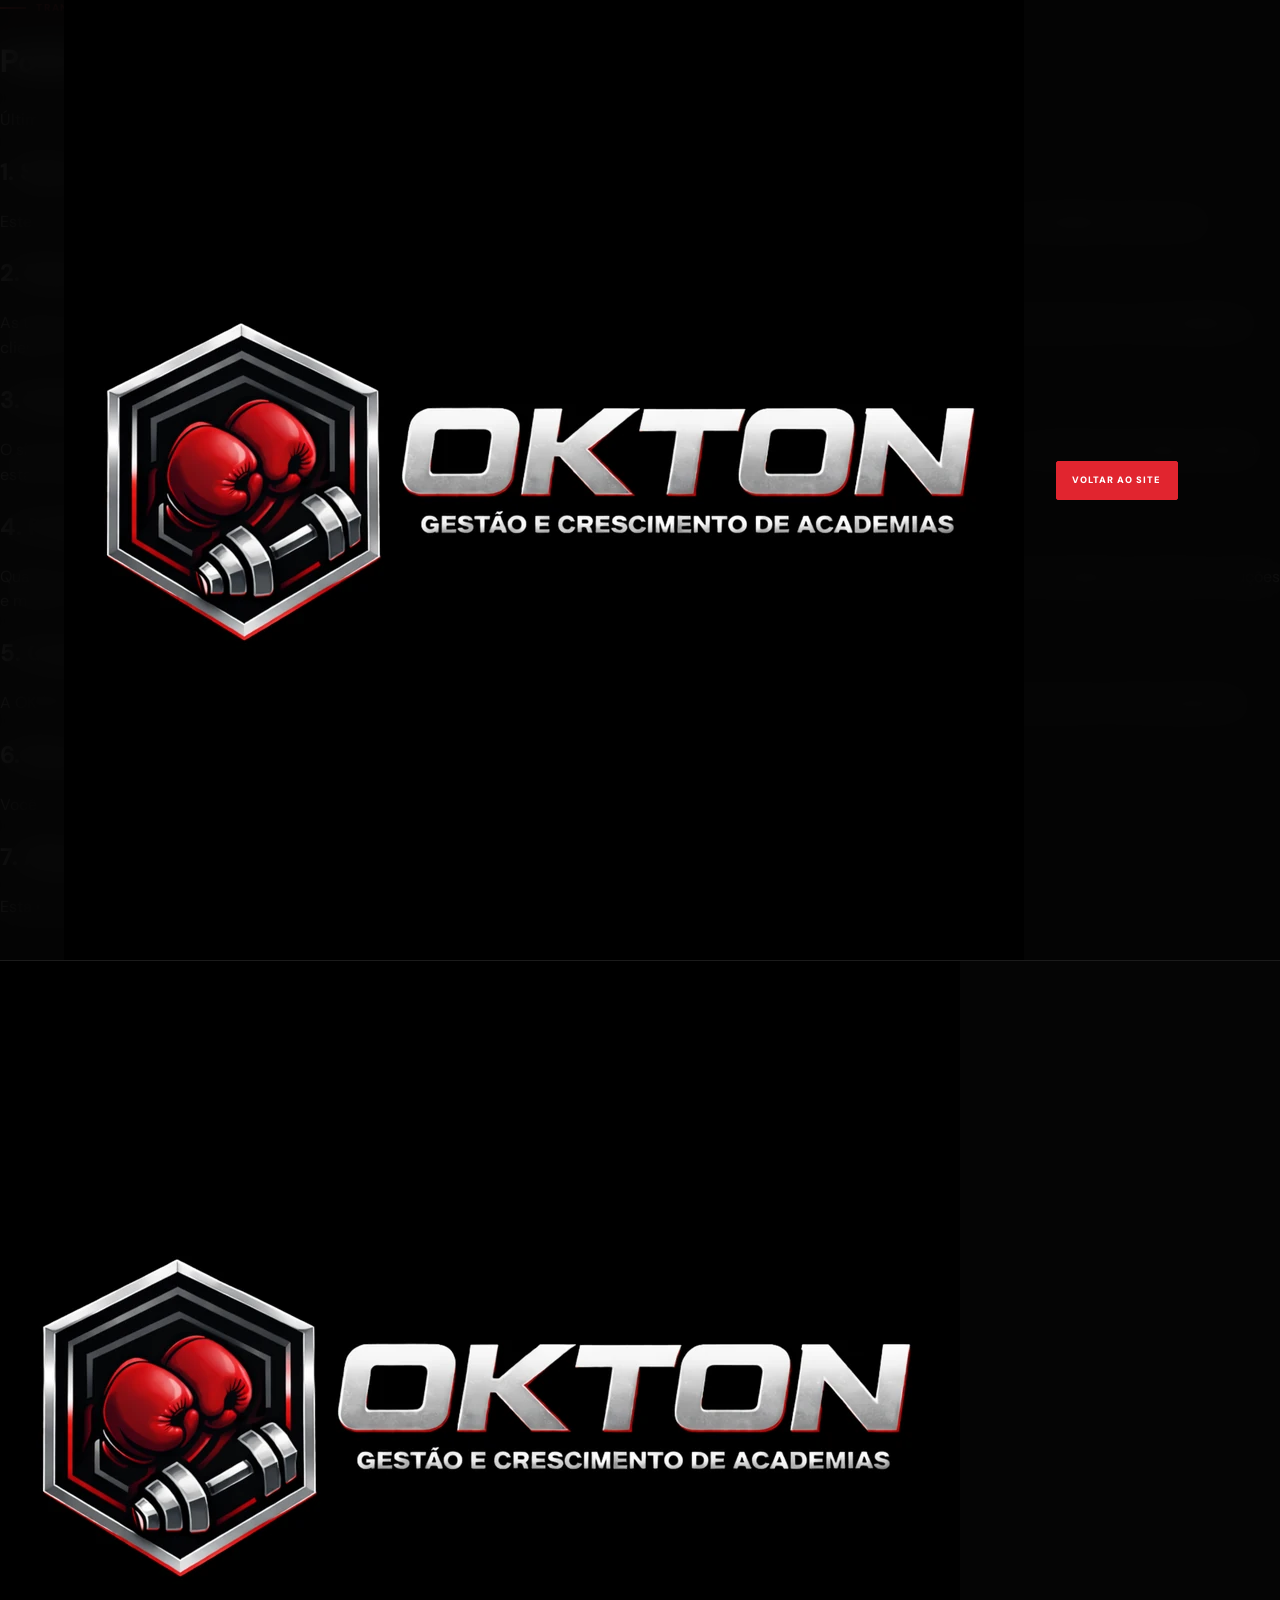
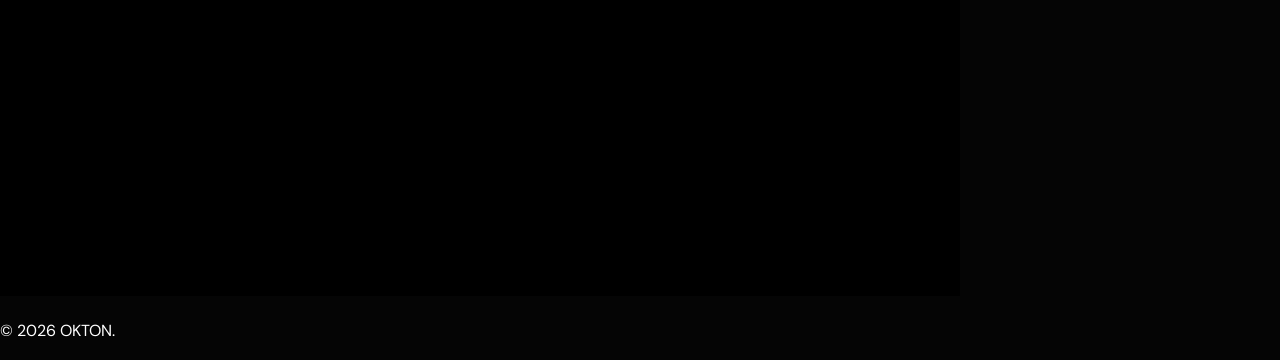
==== privacy.html @ 7a05f000 "Publica primeira versão do site institucional OKTON" ====
<!doctype html>
<html lang="pt-BR">
  <head>
    <meta charset="UTF-8" />
    <meta name="viewport" content="width=device-width, initial-scale=1.0" />
    <meta name="robots" content="noindex" />
    <title>Política de Privacidade | OKTON</title>
    <link rel="preconnect" href="https://fonts.googleapis.com" />
    <link rel="preconnect" href="https://fonts.gstatic.com" crossorigin />
    <link href="https://fonts.googleapis.com/css2?family=Barlow+Condensed:wght@700;800;900&family=DM+Sans:wght@400;500;600;700&display=swap" rel="stylesheet" />
    <link rel="stylesheet" href="styles.css" />
  </head>
  <body class="legal-page">
    <header class="site-header is-scrolled">
      <a class="brand brand-official" href="index.html" aria-label="OKTON, voltar ao site"><img src="assets/brand/logo-oficial-okton.webp" alt="OKTON — Gestão e crescimento de academias" /></a>
      <a class="button button-small" href="index.html">Voltar ao site</a>
    </header>
    <main class="legal-content">
      <p class="eyebrow"><span></span> TRANSPARÊNCIA</p>
      <h1>Política de Privacidade</h1>
      <p class="legal-update">Última atualização: 15 de julho de 2026.</p>
      <section><h2>1. Sobre este site</h2><p>Este site apresenta informações institucionais da OKTON e oferece links para canais externos, como diagnóstico, WhatsApp, Instagram e comunidade de descontos.</p></section>
      <section><h2>2. Demonstrações do produto</h2><p>As telas exibidas no site utilizam ambiente demonstrativo. Nomes, fotos, números e identificadores foram substituídos por dados fictícios para preservar a privacidade de clientes e usuários.</p></section>
      <section><h2>3. Dados informados pelo visitante</h2><p>O site institucional não possui cadastro próprio. Ao acessar o formulário de diagnóstico, WhatsApp, Instagram ou outros serviços externos, o tratamento de dados também estará sujeito às políticas dessas plataformas.</p></section>
      <section><h2>4. Finalidades</h2><p>Quando você entra em contato voluntariamente, seus dados podem ser utilizados para responder solicitações, compreender necessidades da academia, apresentar soluções e manter a comunicação relacionada à OKTON.</p></section>
      <section><h2>5. Compartilhamento</h2><p>A OKTON não comercializa dados pessoais. Informações podem ser processadas por serviços necessários à comunicação e à operação, observando os limites aplicáveis.</p></section>
      <section><h2>6. Seus direitos</h2><p>Você pode solicitar informações, correção ou exclusão de dados enviados diretamente à OKTON pelo e-mail <a href="mailto:okton.oficial@gmail.com">okton.oficial@gmail.com</a>.</p></section>
      <section><h2>7. Alterações</h2><p>Esta política poderá ser atualizada para refletir mudanças no site, nos serviços e nas obrigações aplicáveis.</p></section>
    </main>
    <footer><a class="brand brand-official" href="index.html"><img src="assets/brand/logo-oficial-okton.webp" alt="OKTON" /></a><p>© 2026 OKTON.</p></footer>
  </body>
</html>
---- styles.css ----
:root {
  --black: #050505;
  --black-2: #0a0a0b;
  --graphite: #121214;
  --graphite-2: #1a1a1d;
  --red: #e1252f;
  --red-bright: #ff3b46;
  --red-dark: #8d1118;
  --paper: #f0efeb;
  --paper-2: #dedbd3;
  --white: #ffffff;
  --muted: #98989f;
  --dark-muted: #66666b;
  --line: rgba(255, 255, 255, .13);
  --dark-line: rgba(8, 8, 10, .14);
  --display: "Barlow Condensed", Impact, sans-serif;
  --body: "DM Sans", Arial, sans-serif;
  --page: clamp(1.25rem, 5vw, 5.75rem);
}

* { box-sizing: border-box; }
html { scroll-behavior: smooth; scroll-padding-top: 80px; }
body { margin: 0; background: var(--black); color: var(--white); font-family: var(--body); line-height: 1.55; overflow-x: hidden; }
body.menu-open { overflow: hidden; }
a, button { -webkit-tap-highlight-color: transparent; }
button, input { font: inherit; }
img { max-width: 100%; display: block; }
.sr-only { position: absolute; width: 1px; height: 1px; padding: 0; margin: -1px; overflow: hidden; clip: rect(0, 0, 0, 0); white-space: nowrap; border: 0; }
.skip-link { position: fixed; left: 1rem; top: -100px; z-index: 200; padding: .75rem 1rem; background: var(--white); color: var(--black); font-weight: 800; text-decoration: none; }
.skip-link:focus { top: 1rem; }

.site-header { position: fixed; inset: 0 0 auto; z-index: 100; min-height: 78px; padding: 0 var(--page); display: flex; align-items: center; gap: 2rem; border-bottom: 1px solid transparent; transition: background .25s, border-color .25s, min-height .25s; }
.site-header.is-scrolled { min-height: 68px; background: rgba(5, 5, 5, .92); border-bottom-color: rgba(255, 255, 255, .09); backdrop-filter: blur(16px); }
.brand { display: inline-flex; align-items: center; gap: .72rem; color: var(--white); text-decoration: none; flex: 0 0 auto; }
.brand-symbol { width: 43px; height: 43px; display: grid; place-items: center; clip-path: polygon(25% 0, 75% 0, 100% 50%, 75% 100%, 25% 100%, 0 50%); background: linear-gradient(145deg, var(--red-bright), var(--red-dark)); color: var(--white); font: 900 1.05rem/.8 var(--display); letter-spacing: -.04em; filter: drop-shadow(0 0 11px rgba(225, 37, 47, .28)); }
.brand-name { font: 900 1.4rem/.78 var(--display); letter-spacing: .06em; }
.brand-name small { display: block; margin-top: .45rem; color: var(--red-bright); font: 700 .47rem/1 var(--body); letter-spacing: .18em; }
.site-header nav { display: flex; align-items: center; gap: clamp(1rem, 2vw, 2rem); margin-left: auto; }
.site-header nav a { color: #d6d6da; text-decoration: none; font-size: .66rem; font-weight: 800; letter-spacing: .12em; text-transform: uppercase; transition: color .2s; }
.site-header nav a:hover, .site-header nav a:focus-visible { color: var(--red-bright); }
.menu-toggle { display: none; width: 42px; height: 42px; padding: 10px; border: 1px solid var(--line); background: transparent; cursor: pointer; }
.menu-toggle > span:not(.sr-only) { display: block; height: 2px; margin: 5px 0; background: var(--white); transition: transform .2s, opacity .2s; }

.button { display: inline-flex; align-items: center; justify-content: center; gap: .75rem; min-height: 52px; padding: .8rem 1.35rem; border: 1px solid var(--red); border-radius: 2px; background: var(--red); color: var(--white); text-decoration: none; text-transform: uppercase; font-size: .68rem; font-weight: 900; letter-spacing: .11em; transition: transform .2s, background .2s, border-color .2s, box-shadow .2s; }
.button:hover, .button:focus-visible { transform: translateY(-2px); background: var(--red-bright); border-color: var(--red-bright); box-shadow: 0 18px 42px rgba(225, 37, 47, .24); }
.button span { font-size: .95rem; }
.button-small { min-height: 39px; padding: .55rem .95rem; font-size: .58rem; }
.button-ghost { background: rgba(255, 255, 255, .06); border-color: rgba(255, 255, 255, .22); backdrop-filter: blur(8px); }
.button-ghost:hover, .button-ghost:focus-visible { background: rgba(255, 255, 255, .13); border-color: rgba(255, 255, 255, .35); box-shadow: none; }
.button-dark { background: var(--black); border-color: var(--black); color: var(--white); }
.button-dark:hover, .button-dark:focus-visible { background: var(--red); border-color: var(--red); }

.eyebrow { margin: 0 0 1.1rem; display: flex; align-items: center; gap: .65rem; color: var(--red-bright); font-size: .62rem; font-weight: 900; letter-spacing: .17em; text-transform: uppercase; }
.eyebrow span { width: 26px; height: 2px; background: currentColor; }
.eyebrow.dark { color: var(--red); }
.hero { position: relative; min-height: 100svh; overflow: hidden; padding: 130px var(--page) 85px; display: grid; grid-template-columns: minmax(0, 1.25fr) minmax(360px, .75fr); align-items: center; gap: clamp(3rem, 6vw, 7rem); background: var(--black) url("assets/okton-hero.webp") 68% center/cover no-repeat; }
.hero-backdrop { position: absolute; inset: 0; background: linear-gradient(90deg, rgba(2, 2, 2, .99) 0%, rgba(2, 2, 2, .88) 38%, rgba(2, 2, 2, .42) 66%, rgba(2, 2, 2, .3) 100%), linear-gradient(0deg, var(--black) 0%, transparent 22%); }
.hero-grid { position: absolute; inset: 0; opacity: .18; background-image: linear-gradient(rgba(255,255,255,.06) 1px, transparent 1px), linear-gradient(90deg, rgba(255,255,255,.06) 1px, transparent 1px); background-size: 78px 78px; mask-image: linear-gradient(90deg, #000, transparent 65%); }
.hero-content { position: relative; z-index: 2; max-width: 850px; }
.hero h1 { max-width: 850px; margin: 0; font: 900 clamp(4.3rem, 7.6vw, 8rem)/.79 var(--display); letter-spacing: -.045em; text-transform: uppercase; }
.hero h1 em, .section-heading h2 em, .method h2 em, .about h2 em, .final-cta h2 em { color: var(--red-bright); font-style: normal; }
.hero-lead { max-width: 660px; margin: 1.65rem 0 0; color: #d1d1d6; font-size: clamp(.93rem, 1.25vw, 1.08rem); }
.hero-actions { display: flex; flex-wrap: wrap; gap: .75rem; margin-top: 1.75rem; }
.hero-note { margin-top: 2.4rem; padding-left: 1rem; border-left: 2px solid var(--red); display: grid; gap: .15rem; }
.hero-note strong { font: 800 1rem var(--display); text-transform: uppercase; letter-spacing: .03em; }
.hero-note span { color: var(--muted); font-size: .7rem; }
.hero-system { position: relative; z-index: 2; align-self: center; min-height: 510px; padding: 1.15rem; border: 1px solid rgba(255,255,255,.18); background: linear-gradient(160deg, rgba(24,24,27,.92), rgba(8,8,9,.78)); box-shadow: 0 35px 90px rgba(0,0,0,.52); backdrop-filter: blur(16px); transform: perspective(1000px) rotateY(-3deg) rotateX(1deg); }
.hero-system::before { content: ""; position: absolute; inset: 12px; border: 1px solid rgba(225,37,47,.22); pointer-events: none; }
.system-head { position: relative; z-index: 2; display: grid; grid-template-columns: 40px 1fr auto; align-items: center; gap: .75rem; padding: .75rem; border-bottom: 1px solid var(--line); }
.system-head .system-logo { width: 36px; height: 36px; display: grid; place-items: center; background: var(--red); font: 900 .9rem var(--display); clip-path: polygon(25% 0,75% 0,100% 50%,75% 100%,25% 100%,0 50%); }
.system-head strong, .system-head small { display: block; }
.system-head strong { font: 800 .9rem var(--display); text-transform: uppercase; }
.system-head small { color: var(--muted); font-size: .52rem; }
.system-head i { width: 7px; height: 7px; border-radius: 50%; background: #45dc82; box-shadow: 0 0 12px rgba(69,220,130,.8); }
.system-status { position: relative; z-index: 2; display: grid; gap: .5rem; margin: 1rem .75rem; }
.system-status span { padding: .7rem .75rem; display: flex; align-items: center; gap: .65rem; border: 1px solid rgba(255,255,255,.08); background: rgba(255,255,255,.035); color: #b7b7bd; font-size: .62rem; text-transform: uppercase; letter-spacing: .08em; }
.system-status b { color: var(--red-bright); font: 900 .72rem var(--display); }
.system-radar { position: relative; z-index: 2; width: 210px; height: 210px; margin: 1.25rem auto; border: 1px solid rgba(225,37,47,.36); border-radius: 50%; display: grid; place-items: center; background: radial-gradient(circle, rgba(225,37,47,.18), transparent 62%); }
.system-radar::before, .system-radar::after, .system-radar span { content: ""; position: absolute; border: 1px solid rgba(255,255,255,.09); border-radius: 50%; }
.system-radar::before { inset: 25px; }
.system-radar::after { inset: 54px; }
.system-radar span:nth-child(1) { inset: 78px; background: var(--red); border-color: var(--red); box-shadow: 0 0 22px rgba(225,37,47,.6); }
.system-radar span:nth-child(2) { width: 6px; height: 6px; left: 38px; top: 77px; background: var(--white); }
.system-radar span:nth-child(3) { width: 7px; height: 7px; right: 45px; bottom: 52px; background: var(--red-bright); border-color: var(--red-bright); }
.system-radar b { position: relative; z-index: 2; font: 900 1rem var(--display); letter-spacing: .14em; }
.system-footer { position: relative; z-index: 2; display: flex; justify-content: space-between; gap: 1rem; padding: .8rem; border-top: 1px solid var(--line); text-transform: uppercase; }
.system-footer span { color: var(--muted); font-size: .51rem; letter-spacing: .1em; }
.system-footer strong { color: var(--red-bright); font-size: .52rem; letter-spacing: .08em; }
.scroll-cue { position: absolute; z-index: 3; left: var(--page); bottom: 1.3rem; display: flex; align-items: center; gap: .8rem; color: #77777d; text-decoration: none; font-size: .48rem; font-weight: 800; letter-spacing: .17em; }
.scroll-cue i { width: 62px; height: 1px; background: linear-gradient(90deg, var(--red), transparent); }

.impact-strip { padding: 1.25rem var(--page); display: flex; align-items: center; justify-content: center; gap: clamp(1.25rem, 4vw, 4.5rem); border-block: 1px solid var(--line); background: var(--black-2); color: #c7c7cc; font: 800 clamp(.72rem, 1vw, .9rem) var(--display); letter-spacing: .11em; }
.impact-strip i { width: 6px; height: 6px; background: var(--red); transform: rotate(45deg); }

.section { position: relative; padding: clamp(5.5rem, 9vw, 9rem) var(--page); }
.section-index { position: absolute; top: 2rem; left: var(--page); color: #8f8f94; font-size: .52rem; font-weight: 800; letter-spacing: .13em; text-transform: uppercase; }
.manifesto { display: grid; grid-template-columns: 1.15fr .85fr; gap: clamp(2.5rem, 7vw, 8rem); background: var(--paper); color: var(--black); }
.manifesto h2, .method h2, .about h2, .client-section h2, .faq h2 { margin: 0; font: 900 clamp(3.6rem, 6vw, 6.4rem)/.82 var(--display); letter-spacing: -.04em; text-transform: uppercase; }
.manifesto h2 em { color: var(--red); font-style: normal; }
.manifesto-body { align-self: end; max-width: 610px; padding-bottom: .45rem; color: #4e4e53; font-size: .9rem; }
.manifesto-body > p:first-child { margin-top: 0; }
.manifesto-body .callout { margin: 1.6rem 0 0; padding: 1rem 0 1rem 1.1rem; border-left: 3px solid var(--red); color: var(--black); font-weight: 700; }
.pain-grid { grid-column: 1 / -1; margin-top: 1rem; display: grid; grid-template-columns: repeat(3, 1fr); border-top: 1px solid var(--dark-line); }
.pain-grid article { min-height: 230px; padding: 1.6rem 1.5rem 1rem 0; border-right: 1px solid var(--dark-line); }
.pain-grid article:not(:first-child) { padding-left: 1.5rem; }
.pain-grid article:last-child { border-right: 0; }
.pain-grid span { color: var(--red); font: 900 1rem var(--display); }
.pain-grid h3 { max-width: 260px; margin: 3.5rem 0 .6rem; font: 800 1.85rem/.95 var(--display); text-transform: uppercase; }
.pain-grid p { max-width: 290px; margin: 0; color: var(--dark-muted); font-size: .75rem; }

.dark-section { background: var(--black); color: var(--white); }
.section-heading { display: flex; align-items: end; justify-content: space-between; gap: 3rem; }
.section-heading h2 { max-width: 960px; margin: 0; font: 900 clamp(3.7rem, 6.5vw, 7rem)/.8 var(--display); letter-spacing: -.04em; text-transform: uppercase; }
.section-heading > p { max-width: 420px; margin: 0 0 .5rem; color: var(--muted); font-size: .78rem; }
.solution-list { margin-top: 5rem; border-top: 1px solid var(--line); }
.solution { position: relative; min-height: 245px; display: grid; grid-template-columns: 90px 1fr 1fr; align-items: center; gap: 2rem; padding: 2rem 0; border-bottom: 1px solid var(--line); overflow: hidden; transition: background .25s, padding .25s; }
.solution:hover { padding-inline: 1.1rem; background: linear-gradient(90deg, rgba(225,37,47,.1), transparent 68%); }
.solution-number { color: var(--red-bright); font: 900 1.25rem var(--display); }
.solution-title span { color: var(--red-bright); font-size: .52rem; font-weight: 900; letter-spacing: .15em; }
.solution-title h3 { max-width: 560px; margin: .55rem 0 0; font: 800 clamp(2rem, 3.6vw, 4rem)/.86 var(--display); text-transform: uppercase; }
.solution > p { position: relative; z-index: 2; max-width: 470px; color: #99999f; font-size: .78rem; }
.solution-mark { position: absolute; right: 0; color: rgba(255,255,255,.025); font: 900 9rem/.8 var(--display); letter-spacing: -.04em; pointer-events: none; }
.product-stage { margin-top: clamp(6rem, 10vw, 10rem); display: grid; grid-template-columns: .72fr 1.28fr; gap: clamp(2.5rem, 6vw, 6rem); align-items: center; }
.product-copy h2 { max-width: 570px; margin: 0; font: 900 clamp(3rem, 4.7vw, 5rem)/.84 var(--display); text-transform: uppercase; letter-spacing: -.035em; }
.product-copy > p:not(.eyebrow) { max-width: 500px; color: var(--muted); font-size: .78rem; }
.product-tabs { margin-top: 2rem; display: flex; flex-wrap: wrap; gap: .45rem; }
.product-tab { min-height: 40px; padding: .55rem .9rem; border: 1px solid var(--line); background: transparent; color: #a7a7ad; cursor: pointer; text-transform: uppercase; font-size: .57rem; font-weight: 900; letter-spacing: .11em; }
.product-tab:hover, .product-tab.is-active { border-color: var(--red); background: var(--red); color: var(--white); }
.product-screen { min-height: 520px; padding: 1.15rem; border: 1px solid rgba(255,255,255,.17); background: radial-gradient(circle at 88% 8%, rgba(225,37,47,.16), transparent 32%), #0e0e10; box-shadow: 0 30px 70px rgba(0,0,0,.36); }
.screen-top { display: flex; justify-content: space-between; padding: .65rem .75rem 1rem; border-bottom: 1px solid var(--line); font-size: .49rem; font-weight: 900; letter-spacing: .13em; }
.screen-brand { color: #d8d8dc; }
.screen-live { color: #55db82; }
.screen-panel { display: none; padding: 1.4rem .75rem .4rem; animation: panel-in .28s ease; }
.screen-panel.is-active { display: block; }
.panel-title { display: flex; justify-content: space-between; align-items: end; margin-bottom: 1.3rem; }
.panel-title span { color: var(--muted); font-size: .58rem; text-transform: uppercase; letter-spacing: .1em; }
.panel-title strong { color: var(--red-bright); font: 900 1.1rem var(--display); letter-spacing: .08em; }
.rank-row { min-height: 82px; padding: .8rem; display: grid; grid-template-columns: 32px 34px 1fr auto; align-items: center; gap: .7rem; border-bottom: 1px solid rgba(2�mv����k�w��E�͙�ɴ��Ʌ�ͱ�ѕd�������Ʌ�ͥѥ��聽�����䀸�́��͔���Ʌ�͙�ɴ���́��͔��(��̵ɕ��䀹ɕٕ����̵٥ͥ����쁽����������Ʌ�͙�ɴ��Ʌ�ͱ�ѕd�����)���Ʌ��́���������쁙ɽ��쁽����������Ʌ�͙�ɴ��Ʌ�ͱ�ѕd������Ѽ�쁽����������Ʌ�͙�ɴ��Ʌ�ͱ�ѕd������((������������쁉����ɽչ��مȠ������Ȥ쁍�����مȠ����������(�������������ͥє������ȁ쁉����ɽչ��ɝ���԰԰԰��ؤ��(����������ѕ�Ё쁵��ݥ�Ѡ������쁵�ɝ�������Ѽ���������������ĸ��ɕ���ɕ���(����������ѕ�Ё�ā쁵�ɝ����쁙���������������ɕ�����ܰ��ɕ������مȠ����������ѕ�е�Ʌ�͙�ɴ�����ɍ�͔쁱��ѕȵ�������耴��ѕ���(�����������є�쁍�����مȠ����ɬ���ѕ��쁙��еͥ�耸�ɕ���(����������ѕ�Ё͕�ѥ������������ĸ�ɕ���쁉�ɑ�ȵѽ������ͽ����مȠ����ɬ��������(����������ѕ�Ё͕�ѥ��陥��е��������쁵�ɝ���ѽ���ɕ���(����������ѕ�Ё�ȁ쁵�ɝ���������ɕ�쁙��������ĸ�ɕ��مȠ����������ѕ�е�Ʌ�͙�ɴ�����ɍ�͔��(����������ѕ�Ё͕�ѥ�����쁵�ɝ����쁍����而����Ո쁙��еͥ�耸��ɕ���(����������ѕ�Ё��쁍�����مȠ��ɕ����ɬ���(���������������ѕȁ쁝ɥ��ѕ����є����յ���řȁ��Ѽ��()����������ݥ�Ѡ������ँ�(���ͥє������ȁ��؁쁑������聹������ͥѥ��聙�ᕐ쁥�͕�����������Ѽ���������ĸ�ɕ��مȠ���������ɕ�쁙��൑�ɕ�ѥ��聍��յ�쁅������ѕ��聙����х��쁉����ɽչ��ɝ���԰԰԰���쁉�ɑ�ȵ���ѽ������ͽ����مȠ���������(���ͥє������ȁ��ع�̵�����쁑������聙�����(���ͥє������ȁ��؁��쁙��������ĸ�ɕ��مȠ�����������(������Եѽ�����쁑������聉����쁵�ɝ�������聅�Ѽ��(��������ȵ�ф�쁵�ɝ�����������(�����ɼ�쁝ɥ��ѕ����є����յ���ř�쁵���������聅�Ѽ���������ѽ���������(�����ɼ����ѕ�Ё쁵��ݥ�Ѡ��������(�����ɼ����ѕ���ݥ�Ѡ聵�������ఀ�����쁵���������������쁵�ɝ�������聅�Ѽ��Ʌ�͙�ɴ聹�����(������ѕ��Ʌ��ȁ�ݥ�Ѡ������쁡�������������(������ѕ��Ʌ��ȁ�����Ѡ�������Ĥ�쁥�͕��������(����ɽ�Սе�х���쁝ɥ��ѕ����є����յ���ř���(����ɽ�Սе����쁵��ݥ�Ѡ��������(����ɽ�Սе͍ɕ����ݥ�Ѡ聵�������ఀ�������(�������Ё쁝ɥ��ѕ����є����յ��耸�ՙȀĸ�ՙ���(��������е͕�ѥ���쁝ɥ��ѕ����є����յ���řȀ��ՙ�쁝����ɕ���(����ɕ͕�хѥ�����ɐ�쁝ɥ��ѕ����є����յ���ř���(�����ݹ��������ѽ���ݥ�Ѡ聵�������ఀ�������)�()����������ݥ�Ѡ�����ँ�(���ɽ�Ё쀴������ĸ��ɕ���(���ͥє������ȁ쁵��������������쁝��耸��ɕ���(��������ȵ�ф�쁑������聹�����(����Ʌ����嵉����ݥ�Ѡ�����쁡������������(����Ʌ��������쁙��еͥ��ĸ�ɕ���(�����ɼ����������ѽ�������쁉����ɽչ����ͥѥ����Ȕ����ѕ���(�����ɼ������ɽ��쁉����ɽչ�聱����ȵ�Ʌ����Р�������ɝ���ȰȰȰ��ܤ��ɝ���ȰȰȰ��Ԥ��������ȵ�Ʌ����Р������مȠ�����������Ʌ����ɕ�Ѐ������(�����ɼ��ā쁙��еͥ�聍������ɕ������ܰ��ɕ����(�����ɼ����ѕ��쁵�ɝ����ɕ�����ɕ���(���͍ɽ����Ք�쁑������聹�����(��������е��ɥ��쁽ٕə��ܵ�聅�Ѽ쁩��ѥ�䵍��ѕ��聙����х���ݡ�є������聹��Ʌ���(����������Ѽ�쁝ɥ��ѕ����є����յ���ř�쁝����ɕ���(���������ɥ��쁝ɥ��ѕ����є����յ���ř���(���������ɥ����ѥ������������ɥ����ѥ���鹽Р陥��е�������쁵���������聅�Ѽ���������ĸ�ɕ���쁉�ɑ�ȵɥ�����쁉�ɑ�ȵ���ѽ������ͽ����مȠ����ɬ��������(���������ɥ���́쁵�ɝ���ѽ��ĸ�ɕ���(���͕�ѥ�����������쁑������聉������(���͕�ѥ���������������쁵�ɝ���ѽ��ĸ�ɕ���(���ͽ��ѥ���쁝ɥ��ѕ����є����յ��������ř�쁝����ɕ���(���ͽ��ѥ�������쁝ɥ�����յ���쁵�ɝ���ѽ�����(���ͽ��ѥ�����ɬ�쁙��еͥ���ɕ���(�����ѡ����ѕ�́쁝ɥ��ѕ����є����յ���ř���(�����ѡ����ѕ�́�������ѡ����ѕ�́��鹽Р陥��е�������쁵������������������������ĸ�ɕ���쁉�ɑ�ȵɥ�����쁉�ɑ�ȵ���ѽ������ͽ����مȠ����ɬ��������(�������Ё쁝ɥ��ѕ����є����յ���ř���(�������е������쁵���������������쁉����ɽչ����ͥѥ����ܔ����ѕ���(�������е������酙ѕȁ쁉����ɽչ�聱����ȵ�Ʌ����Р������مȠ�����������Ʌ����ɕ�Ѐ������(�������е�������������и�ɕ��مȠ���������ɕ���(��������е͕�ѥ���쁝ɥ��ѕ����є����յ���ř���(��������е��ɬ�쁵�����������������(���������ѕ���ɥ��쁝ɥ��ѕ����є����յ���ř���(���������ѕ����ɐ�쁵�����������������(�����ā쁝ɥ��ѕ����є����յ���ř���(�����ѕȁ쁝ɥ��ѕ����є����յ���ř�쁅������ѕ����х����(������ѕȵ���ѕȁ�ѕ�е�����聱�����(������ѕȵ����́쁩��ѥ��͕����х���ѕ�е�����聱�����)�()����������ݥ�Ѡ�����ँ�(�����ɼ�������������ѽ��и�ɕ���(�����ɼ��ā쁙��еͥ��̸��ɕ���(�����ɼ���ѥ��̀����ѽ���ݥ�Ѡ�������(�����ɼ����ѕ��쁵�����������������������耸��ɕ���(������ѕ�����ѕȁ쁑������聝ɥ���(������ѕ��Ʌ��ȁ쁵�ɝ��������耸�ɕ���(����������Ѽ��Ȱ����ѡ����Ȱ������Ё�Ȱ�������е͕�ѥ����Ȱ����ā�ȁ쁙��еͥ��̸��ɕ���(���͕�ѥ������������ȁ쁙��еͥ��̸��ɕ���(���ͽ��ѥ���쁝ɥ��ѕ����є����յ��������ř���(���ͽ��ѥ���ѥѱ���́쁙��еͥ���ɕ���(����ɽ�Սе���䁠ȁ쁙��еͥ���ɕ���(����ɽ�Սе͍ɕ���쁵�����������������������耸��ɕ���(���Ʌ���ɽ܁쁝ɥ��ѕ����є����յ�������������ř���(���Ʌ���ɽ܀�������쁑������聹�����(������ɥ���ɥ��쁝ɥ��ѕ����є����յ���ř���(������ɥ���ɥ����ѥ����쁵�����������������(������ɥ���ɥ����ɽ���쁵�ɝ���ѽ��ĸ�ɕ���(�����������ɽ܁쁝ɥ��ѕ����є����յ��������ř���(�����������ɽ܀����쁝ɥ�����յ�����(�����չ���́��ѥ�����ݥ�Ѡ�������(����ɕ͕�хѥ�����ɐ�����������ɕ��ĸ�ɕ���(����ɕ͕�хѥ�����ɐ��ȁ쁙��еͥ��̸�ɕ���(�����ݹ��������ѽ��쁵���ݥ�Ѡ��쁝ɥ��ѕ����є����յ��������řȀ������(�����ݹ��������ѽ��͵����쁑������聹�����(����������ф��ȁ쁙��еͥ��̸�ɕ���(���ݡ��ͅ�������Ё�ݥ�Ѡ�������������耸��ɕ�쁉�ɑ�ȵɅ����������(���ݡ��ͅ�������Ё������ݥ�Ѡ�����쁡������������(���ݡ��ͅ�������Ё��쁑������聹�����)�()��������ɕ���̵ɕ�Ս�����ѥ���ɕ�Ս����(���ѵ���͍ɽ�������٥��聅�Ѽ��(�������鉕��ɔ����酙ѕȁ�͍ɽ�������٥��聅�Ѽ�������х��쁅����ѥ�����Ʌѥ��耸�ŵ̀������х��쁅����ѥ����ѕɅѥ�����չ��Ā������х����Ʌ�ͥѥ�����Ʌѥ��耸�ŵ̀������х����)�((����,�؁����������Ʌ��������ɽ�ՍЁ�ɽ�����(��Ʌ�������������(����ͥѥ���ɕ��ѥٔ�(��ݥ�Ѡ�������(��������������(���ٕə���聡������)�(��Ʌ�����������������(����ͥѥ��聅�ͽ��є�(��ݥ�Ѡ�������(�����ݥ�Ѡ聹����(���������������(���������(��ѽ�耴�����(�������е���聍��х���)�(�ͥє������Ȁ��Ʌ������������쁵�ɝ�������耴�����(�ͥє������ȁ��؁쁝��聍��������ɕ���ĸ���ܰ�ĸ�ɕ����(���ɼ�ͥ�����ɔ��(����ͥѥ���ɕ��ѥٔ�(��赥�������(��ݥ�Ѡ�������(����ɝ��耸��ɕ����Ѽ���ɕ��(���������耸��)�(����������䵉�����(����ɝ���ѽ��̸�ɕ��(����������ĸ�ɕ����(���������聙����(���������ѕ��聍��ѕ��(�����聍������ɕ���ȸ��ܰ��ɕ���(���ٕə��ܵ�聅�Ѽ�(����ɑ�ȵ����������ͽ����مȠ��������(�������耍��ቔ�(��ݡ�є������聹��Ʌ��(��������������ɕ��مȠ����������(�����ѕȵ�������耸�ɕ��)�(����������䵉�������(���������������(��ݥ�Ѡ�����(�������������(�������ɽչ��مȠ��ɕ���(���Ʌ�͙�ɴ�ɽхє��Ց����)�((��ɽ�Սе�ɽ����(���ٕə���聡������(�������ɽչ��مȠ������Ȥ�(��������مȠ���������)�(��ɽ�Սе�ɽ���������(���������聝ɥ��(���ɥ��ѕ����є����յ���ĸřȀ����(���������ѕ��聕���(�����聍������ɕ�����ܰ��ɕ���)�(��ɽ�Սе�ɽ����Ȱ(�ѕ���͕�ѥ����Ȱ(������ͅ���́�ȁ�(����ɝ�����(�����������������̸�ɕ���ظ��ܰ��ɕ������مȠ����������(�����ѕȵ�������耴��ѕ��(��ѕ�е�Ʌ�͙�ɴ�����ɍ�͔�)�(��ɽ�Սе�ɽ����ȁ���(�ѕ���͕�ѥ����ȁ���(������ͅ���́�ȁ���쁍�����مȠ��ɕ��쁙��е��屔聹�ɵ����(��ɽ�Սе�ɽ������������(�����ݥ�Ѡ�������(����ɝ�����(��������مȠ����ɬ���ѕ���(�����еͥ�耸�ɕ��)�(�������䵍���ɽ�́쁑������聙���쁝��耸�ɕ�쁵�ɝ���ѽ��ĸ�ɕ���(�������䵍���ɽ�́���ѽ���(��ݥ�Ѡ������(��������������(����ɑ�������ͽ����مȠ����ɬ�������(�������ɽչ���Ʌ����ɕ���(��������مȠ���������(�����ͽ������ѕ��(�����еͥ��ĸ�ɕ��(���Ʌ�ͥѥ��聍���Ȁ��̰������ɽչ����̰���ɑ�ȵ����Ȁ����)�(�������䵍���ɽ�́���ѽ�顽ٕȰ(�������䵍���ɽ�́���ѽ�陽��̵٥ͥ����쁉�ɑ�ȵ������مȠ��ɕ��쁉����ɽչ��مȠ��ɕ��쁍�����مȠ��ݡ�є���(����ѕ����������(��ݥ�Ѡ聍�����������مȠ���������(����ɝ���ѽ�聍������ɕ�����ܰ�Ը�ɕ���(������������مȠ��������ĸ�ɕ����(���������聙����(�����聍������ɕ���ȸ��ܰ��ɕ���(���ٕə��ܵ�聅�Ѽ�(��͍ɽ���͹���������������ѽ���(��͍ɽ����ȵ������مȠ��ɕ���ɝ�������������(��͍ɽ����ȵݥ�Ѡ�ѡ���)�(����ѕ���������陽��̵٥ͥ����쁽�ѱ��������ͽ����مȠ��ɕ��쁽�ѱ�������͕�������(����ѕ��͡�Ё�(���������������������ఀ���ܰ�������(����ɝ�����(��͍ɽ���͹����������х���)�(��������Ʌ����(����ͥѥ���ɕ��ѥٔ�(��������聍���������ఀ���ܰ�������(���ٕə���聡������(����ɑ��������ͽ������������(����ɑ�ȵɅ����������(�������ɽչ�而�������(�����͡�����������������ɝ����������Ȥ�)�(��������Ʌ���鉕��ɔ��(�����ѕ��耈��(����ͥѥ��聅�ͽ��є�(��赥�������(��ѽ������(�����������(��ݥ�Ѡ������(�������������(����ɑ�ȵɅ����������(�������ɽչ��ɝ�����԰��԰��԰��Ȥ�(���Ʌ�͙�ɴ��Ʌ�ͱ�ѕ`�������)�(��������Ʌ��������ݥ�Ѡ�����쁡�����聅�Ѽ쁽����е���聍�ٕ�쁽����е��ͥѥ���ѽ���(����ѕ��͡�Ё������ѥ������������ĸ�ɕ����ɕ�����(����ѕ��͡�Ё������ѥ��������(����ѕ��͡�Ё������ѥ�����ɽ���(����ѕ��͡�Ё������ѥ���͵����쁑������聉������(����ѕ��͡�Ё������ѥ��������쁍�����مȠ��ɕ��쁙��еͥ�耸�ɕ�쁙��еݕ��������쁱��ѕȵ�������耸�ѕ���(����ѕ��͡�Ё������ѥ�����ɽ���쁵�ɝ��耸�ɕ�������ɕ�쁙��������ĸ��ɕ��مȠ����������ѕ�е�Ʌ�͙�ɴ�����ɍ�͔��(����ѕ��͡�Ё������ѥ���͵����쁍�����مȠ����ɬ���ѕ��쁙��еͥ�耸��ɕ���((��Ʌ���م�Օ́쁵�ɝ���ѽ���ɕ�쁑������聙���쁙����Ʌ���Ʌ�쁝��耸��ɕ���(��Ʌ���م�Օ́������(���������耸��ɕ����ɕ��(����ɑ�������ͽ����مȠ��������(�������耍�ѐѐ��(��������������ɕ��مȠ����������(�����ѕȵ�������耸�ɕ��)�(�ѕ���͕�ѥ����(���������聝ɥ��(���ɥ��ѕ����є����յ��耸�əȀĸ����(���������ѕ����х���(�����聍�����ȸ�ɕ�����ܰ��ɕ���(����ɑ�ȵѽ������ͽ����مȠ��������(�������ɽչ�而�������)�(�ѕ������ɼ����ͥѥ����ѥ����ѽ���������(�ѕ������ɼ����鹽Р��啉ɽܤ�쁵��ݥ�Ѡ������쁍�����مȠ����ѕ��쁙��еͥ�耸��ɕ���(�ѕ���͕�ѥ����ȁ���쁍�����مȠ��ɕ���ɥ��Ф��(���չ��ȵ͡�ݍ�͔�쁑������聝ɥ�쁝���ĸ��ɕ���(���չ��ȵ��ɐ��(����ͥѥ���ɕ��ѥٔ�(�������������������(���ٕə���聡������(����ɑ�������ͽ����مȠ��������(�������ɽչ�而����)�(���չ��ȵ��ɐ�酙ѕȁ�(�����ѕ��耈��(����ͥѥ��聅�ͽ��є�(����͕����(�������ɽչ�聱����ȵ�Ʌ����Р�������ɝ���̰̰̰��Ԥ��ɝ���̰̰̰��Ԥ��������ȵ�Ʌ����Р������ɝ���̰̰̰��Ԥ���Ʌ����ɕ�Ѐ�Д��)�(���չ��ȵ��ɐ������ݥ�Ѡ�����쁡����������쁵���������������쁽����е���聍�ٕ�쁽����е��ͥѥ��聍��ѕ���Ʌ�ͥѥ����Ʌ�͙�ɴ���́��͔��(���չ��ȵ��ɐ顽ٕȁ������Ʌ�͙�ɴ�͍����ĸ��Ԥ��(���չ��ȵ��ɐ�����؁���ͥѥ��聅�ͽ��є�赥������쁱����ĸ�ɕ��ɥ����ĸ�ɕ�쁉��ѽ��ĸ�ɕ���(���չ��ȵ��ɐ�͵����쁍�����مȠ��ɕ���ɥ��Ф쁙��еͥ�耸�ɕ�쁙��еݕ��������쁱��ѕȵ�������耸�ѕ���(���չ��ȵ��ɐ��́쁵�ɝ��耸�ɕ�����쁙��������������ȸ�ɕ�����ܰ�и�ɕ�����ȁمȠ����������ѕ�е�Ʌ�͙�ɴ�����ɍ�͔��(���չ��ȵ��ɐ������쁍����耍�وى�쁙��еͥ�耸��ɕ���((������ͅ���́�(���������聝ɥ��(���ɥ��ѕ����є����յ��耸�Ȁĸř��(�����聍������ɕ�����ܰ��ɕ���(���ٕə���聡������(����ɑ�ȵѽ������ͽ����مȠ��������(�������ɽչ��Ʌ������Ʌ����С��ɍ����Ѐ�Д������ɝ�����԰�ܰ�ܰ��ܤ���Ʌ����ɕ�Ѐ��������������)�(������ͅ��ȵ��ɬ��(����ͥѥ��聅�ͽ��є�(��ɥ���耴ĸ�ɕ��(��ѽ���ɕ��(��������ɝ�����԰��԰��԰���Ԥ�(�������������������ɕ������ܰ���ɕ����܁مȠ����������(�����ѕȵ�������耴��ᕴ�)�(������ͅ��ȵ�������ͥѥ���ɕ��ѥٔ�赥������쁅�����͕��聍��ѕ���(������ͅ��ȵ�����������ݥ�Ѡ聵�������ఀ�Ԕ�쁵�ɝ������ѽ��ȸ�ɕ���(������ͅ���́�ȁ쁙��еͥ�聍�����̸�ɕ�����ܰ�ظ�ɕ����(������ͅ���́�ȁ���쁍�����مȠ��ɕ���ɥ��Ф��(������ͅ��ȵ�������鹽Р��啉ɽܤ�쁵��ݥ�Ѡ������쁍����耍������쁙��еͥ�耸��ɕ���(������ͅ��ȵ��ѥ��́쁵�ɝ���ѽ��ĸ�ɕ�쁑������聙���쁅������ѕ��聍��ѕ�쁙����Ʌ���Ʌ�쁝���ĸ��ɕ���(�ѕ�е�����쁍����耍�ِّ�쁙��еͥ�耸�ɕ�쁙��еݕ��������쁱��ѕȵ�������耸ŕ��ѕ�е����Ʌѥ��聹����ѕ�е�Ʌ�͙�ɴ�����ɍ�͔��(�ѕ�е����������쁍�����مȠ��ɕ���ɥ��Ф쁵�ɝ�������耸�ɕ���(������ͅ��ȵ��Ѡ����ͥѥ���ɕ��ѥٔ�赥������쁅�����͕��聍��ѕ�쁉�ɑ�ȵѽ������ͽ����مȠ���������(������ͅ��ȵ��Ѡ���ѥ�����(�������������������(����������ĸ�ɕ����(���������聝ɥ��(���ɥ��ѕ����є����յ��������ř��(���������ѕ��聍��ѕ��(������ĸ�ɕ��(����ɑ�ȵ���ѽ������ͽ����مȠ��������)�(������ͅ��ȵ��Ѡ���ѥ�����������쁍�����مȠ��ɕ���ɥ��Ф쁙��������ĸ��ɕ��مȠ�����������(������ͅ��ȵ��Ѡ�͵����쁍�����مȠ��ɕ���ɥ��Ф쁙��еͥ�耸��ɕ�쁙��еݕ��������쁱��ѕȵ�������耸�͕���(������ͅ��ȵ��Ѡ��́쁵�ɝ��耸��ɕ�������ɕ�쁙���������ɕ����مȠ����������ѕ�е�Ʌ�͙�ɴ�����ɍ�͔��(������ͅ��ȵ��Ѡ���쁵��ݥ�Ѡ������쁵�ɝ����쁍����而����쁙��еͥ�耸��ɕ���(������ͅ���̀���������ѕ��쁉�ɑ�ȵѽ������ͽ����مȠ�������쁉����ɽչ�而��������()����������ݥ�Ѡ������ँ�(����Ʌ�������������ݥ�Ѡ������쁡������������(����Ʌ�����������������ݥ�Ѡ������쁡������������ѽ�耴������(���ͥє������ȁ쁝���ĸ�ɕ���(���ͥє������ȁ��؁쁝��耸��ɕ���(���ͥє������ȁ��؁��쁙��еͥ�耸��ɕ���)�()����������ݥ�Ѡ������ँ�(����Ʌ�������������ݥ�Ѡ��������(����Ʌ�����������������ݥ�Ѡ������쁡������������ѽ�耴������(����ɽ�Սе�ɽ��������쁝ɥ��ѕ����є����յ���ř���(����ɽ�Սе�ɽ�������쁵��ݥ�Ѡ��������(���ѕ���͕�ѥ���쁝ɥ��ѕ����є����յ���ř���(���ѕ������ɼ����ͥѥ����хѥ�쁵��ݥ�Ѡ��������(�����չ��ȵ͡�ݍ�͔�쁝ɥ��ѕ����є����յ���řȀř���(�����չ��ȵ��ɐ�����չ��ȵ��ɐ�����쁵�����������������(��������ͅ���́쁝ɥ��ѕ����є����յ���ř���(��������ͅ��ȵ����쁵��ݥ�Ѡ��������)�()����������ݥ�Ѡ�����ँ�(���ͥє������Ȁ��Ʌ������������쁵�ɝ�������耴������(����Ʌ�������������ݥ�Ѡ������쁡������������(����Ʌ�����������������ݥ�Ѡ������쁡������������ѽ�耴������(�����ɼ�ͥ�����ɔ��ݥ�Ѡ��������(����ɽ�Սе�ɽ��������쁝���ĸ�ɕ���(������ѕ����������ݥ�Ѡ聍�����������مȠ����������(����������Ʌ���쁡�������������(���ѕ���͕�ѥ���쁝����ɕ���(�����չ��ȵ͡�ݍ�͔�쁝ɥ��ѕ����є����յ���ř���(�����չ��ȵ��ɐ�����չ��ȵ��ɐ�����쁵�����������������(��������ͅ��ȵ��ɬ��ѽ���ɕ���)�()����������ݥ�Ѡ�����ँ�(����Ʌ�������������ݥ�Ѡ������쁡������������(����Ʌ�����������������ݥ�Ѡ������쁡������������ѽ�耴������(�����ɼ�ͥ�����ɔ��ݥ�Ѡ��������(������������䵉�����ݥ�Ѡ聍�����������مȠ����������(����ɽ�Սе�ɽ����Ȱ��ѕ���͕�ѥ����Ȱ�������ͅ���́�ȁ쁙��еͥ��̸��ɕ���(������ѕ��͡�Ё쁙��൉�ͥ�聵�������ఀ���ܤ��(����������Ʌ���쁡�����������쁉�ɑ�ȵݥ�Ѡ����쁉�ɑ�ȵɅ�����������(���������䵍���ɽ�́���ѽ���ݥ�Ѡ�����쁡������������(�����չ��ȵ��ɐ�����չ��ȵ��ɐ�����쁵�����������������(�����չ��ȵ��ɐ�����؁쁱����ĸ�ɕ��ɥ����ĸ�ɕ�쁉��ѽ���ɕ���(�����չ��ȵ��ɐ��́쁙��еͥ��ȸ��ɕ���(��������ͅ��ȵ����������쁵�ɝ������ѽ��ĸ�ɕ���(��������ͅ��ȵ��Ѡ���ѥ����쁝ɥ��ѕ����є����յ��������ř���)�(
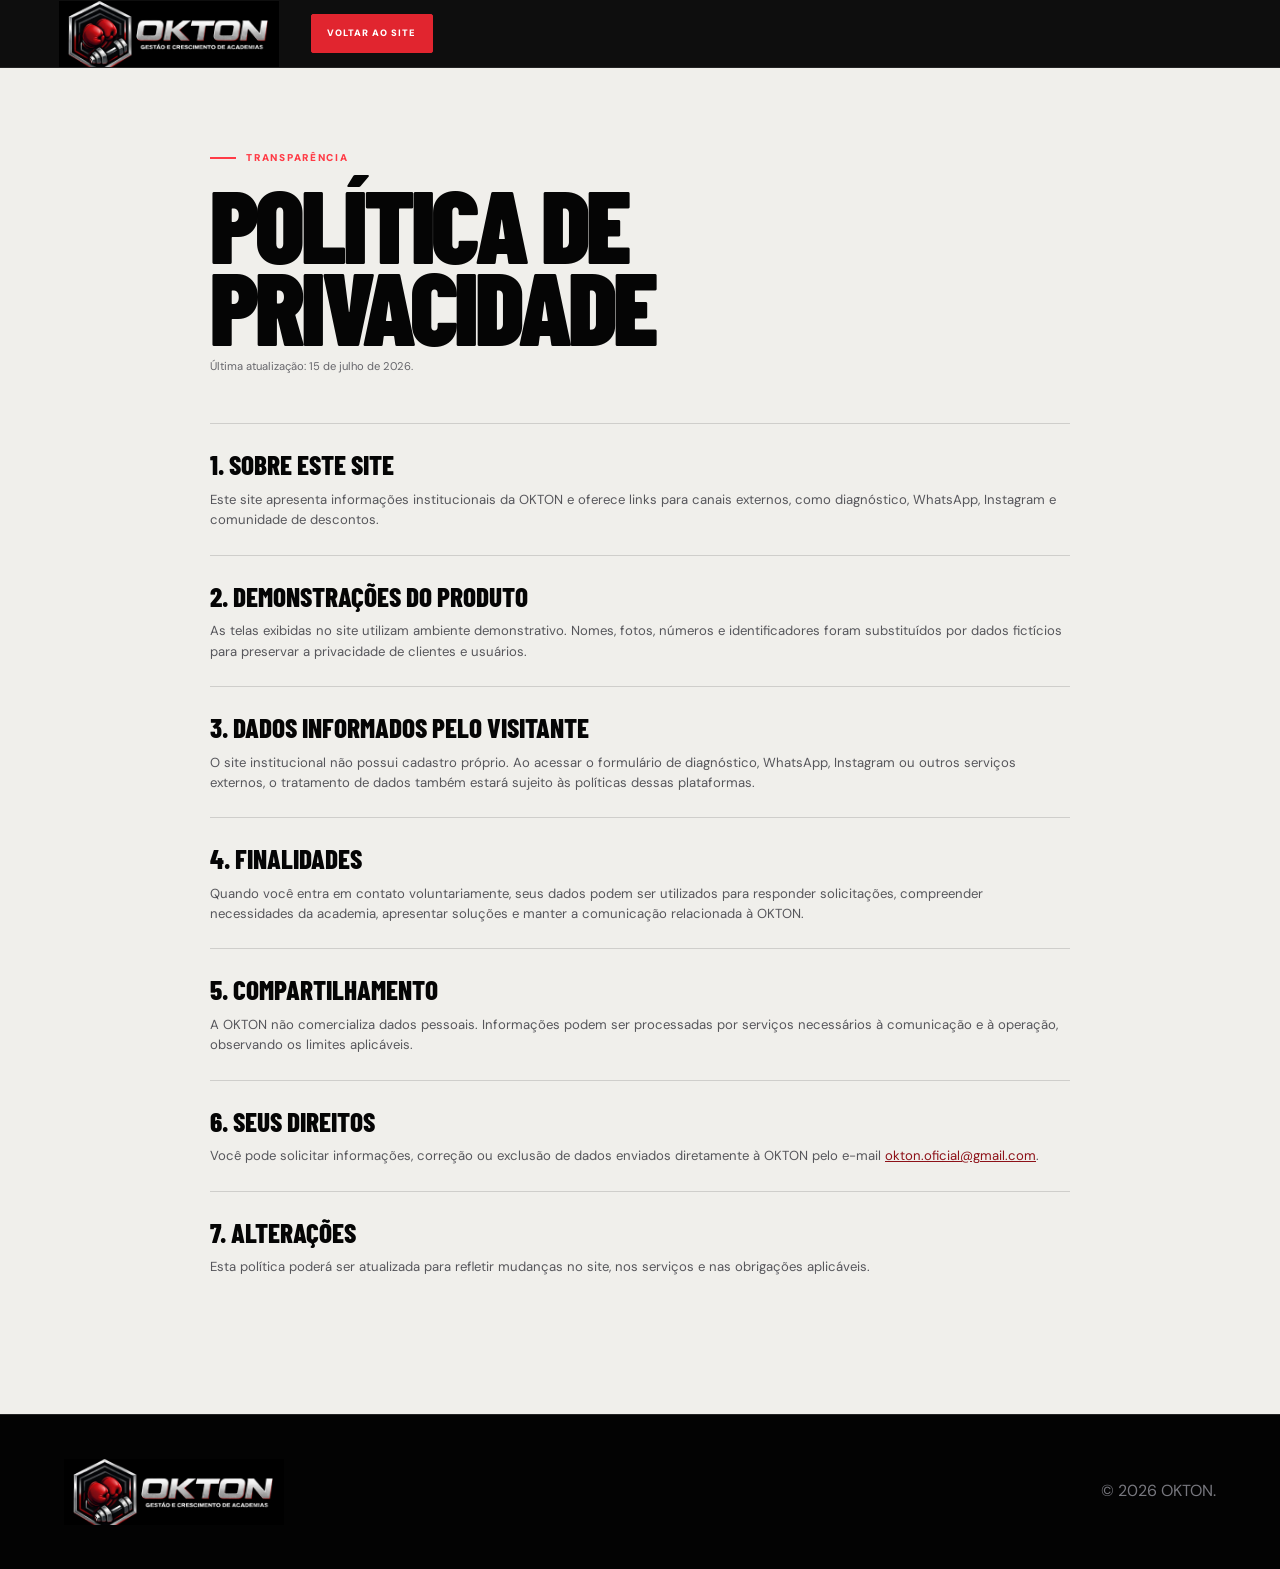
==== commit 873ceedf: "Atualiza estilos da página de privacidade" ====
--- a/privacy.html
+++ b/privacy.html
@@ -8,7 +8,7 @@
     <link rel="preconnect" href="https://fonts.googleapis.com" />
     <link rel="preconnect" href="https://fonts.gstatic.com" crossorigin />
     <link href="https://fonts.googleapis.com/css2?family=Barlow+Condensed:wght@700;800;900&family=DM+Sans:wght@400;500;600;700&display=swap" rel="stylesheet" />
-    <link rel="stylesheet" href="styles.css" />
+    <link rel="stylesheet" href="styles.css?v=20260715-3" />
   </head>
   <body class="legal-page">
     <header class="site-header is-scrolled">
--- a/styles.css
+++ b/styles.css
@@ -135,5 +135,477 @@
 .panel-title { display: flex; justify-content: space-between; align-items: end; margin-bottom: 1.3rem; }
 .panel-title span { color: var(--muted); font-size: .58rem; text-transform: uppercase; letter-spacing: .1em; }
 .panel-title strong { color: var(--red-bright); font: 900 1.1rem var(--display); letter-spacing: .08em; }
-.rank-row { min-height: 82px; padding: .8rem; display: grid; grid-template-columns: 32px 34px 1fr auto; align-items: center; gap: .7rem; border-bottom: 1px solid rgba(2�mv��-��k�w��E�͙�ɴ��Ʌ�ͱ�ѕd�������Ʌ�ͥѥ��聽�����䀸�́��͔���Ʌ�͙�ɴ���́��͔��(��̵ɕ��䀹ɕٕ����̵٥ͥ����쁽����������Ʌ�͙�ɴ��Ʌ�ͱ�ѕd�����)���Ʌ��́���������쁙ɽ��쁽����������Ʌ�͙�ɴ��Ʌ�ͱ�ѕd������Ѽ�쁽����������Ʌ�͙�ɴ��Ʌ�ͱ�ѕd������((������������쁉����ɽչ��مȠ������Ȥ쁍�����مȠ����������(�������������ͥє������ȁ쁉����ɽչ��ɝ���԰԰԰��ؤ��(����������ѕ�Ё쁵��ݥ�Ѡ������쁵�ɝ�������Ѽ���������������ĸ��ɕ���ɕ���(����������ѕ�Ё�ā쁵�ɝ����쁙���������������ɕ�����ܰ��ɕ������مȠ����������ѕ�е�Ʌ�͙�ɴ�����ɍ�͔쁱��ѕȵ�������耴��ѕ���(�����������є�쁍�����مȠ����ɬ���ѕ��쁙��еͥ�耸�ɕ���(����������ѕ�Ё͕�ѥ������������ĸ�ɕ���쁉�ɑ�ȵѽ������ͽ����مȠ����ɬ��������(����������ѕ�Ё͕�ѥ��陥��е��������쁵�ɝ���ѽ���ɕ���(����������ѕ�Ё�ȁ쁵�ɝ���������ɕ�쁙��������ĸ�ɕ��مȠ����������ѕ�е�Ʌ�͙�ɴ�����ɍ�͔��(����������ѕ�Ё͕�ѥ�����쁵�ɝ����쁍����而����Ո쁙��еͥ�耸��ɕ���(����������ѕ�Ё��쁍�����مȠ��ɕ����ɬ���(���������������ѕȁ쁝ɥ��ѕ����є����յ���řȁ��Ѽ��()����������ݥ�Ѡ������ँ�(���ͥє������ȁ��؁쁑������聹������ͥѥ��聙�ᕐ쁥�͕�����������Ѽ���������ĸ�ɕ��مȠ���������ɕ�쁙��൑�ɕ�ѥ��聍��յ�쁅������ѕ��聙����х��쁉����ɽչ��ɝ���԰԰԰���쁉�ɑ�ȵ���ѽ������ͽ����مȠ���������(���ͥє������ȁ��ع�̵�����쁑������聙�����(���ͥє������ȁ��؁��쁙��������ĸ�ɕ��مȠ�����������(������Եѽ�����쁑������聉����쁵�ɝ�������聅�Ѽ��(��������ȵ�ф�쁵�ɝ�����������(�����ɼ�쁝ɥ��ѕ����є����յ���ř�쁵���������聅�Ѽ���������ѽ���������(�����ɼ����ѕ�Ё쁵��ݥ�Ѡ��������(�����ɼ����ѕ���ݥ�Ѡ聵�������ఀ�����쁵���������������쁵�ɝ�������聅�Ѽ��Ʌ�͙�ɴ聹�����(������ѕ��Ʌ��ȁ�ݥ�Ѡ������쁡�������������(������ѕ��Ʌ��ȁ�����Ѡ�������Ĥ�쁥�͕��������(����ɽ�Սе�х���쁝ɥ��ѕ����є����յ���ř���(����ɽ�Սе����쁵��ݥ�Ѡ��������(����ɽ�Սе͍ɕ����ݥ�Ѡ聵�������ఀ�������(�������Ё쁝ɥ��ѕ����є����յ��耸�ՙȀĸ�ՙ���(��������е͕�ѥ���쁝ɥ��ѕ����є����յ���řȀ��ՙ�쁝����ɕ���(����ɕ͕�хѥ�����ɐ�쁝ɥ��ѕ����є����յ���ř���(�����ݹ��������ѽ���ݥ�Ѡ聵�������ఀ�������)�()����������ݥ�Ѡ�����ँ�(���ɽ�Ё쀴������ĸ��ɕ���(���ͥє������ȁ쁵��������������쁝��耸��ɕ���(��������ȵ�ф�쁑������聹�����(����Ʌ����嵉����ݥ�Ѡ�����쁡������������(����Ʌ��������쁙��еͥ��ĸ�ɕ���(�����ɼ����������ѽ�������쁉����ɽչ����ͥѥ����Ȕ����ѕ���(�����ɼ������ɽ��쁉����ɽչ�聱����ȵ�Ʌ����Р�������ɝ���ȰȰȰ��ܤ��ɝ���ȰȰȰ��Ԥ��������ȵ�Ʌ����Р������مȠ�����������Ʌ����ɕ�Ѐ������(�����ɼ��ā쁙��еͥ�聍������ɕ������ܰ��ɕ����(�����ɼ����ѕ��쁵�ɝ����ɕ�����ɕ���(���͍ɽ����Ք�쁑������聹�����(��������е��ɥ��쁽ٕə��ܵ�聅�Ѽ쁩��ѥ�䵍��ѕ��聙����х���ݡ�є������聹��Ʌ���(����������Ѽ�쁝ɥ��ѕ����є����յ���ř�쁝����ɕ���(���������ɥ��쁝ɥ��ѕ����є����յ���ř���(���������ɥ����ѥ������������ɥ����ѥ���鹽Р陥��е�������쁵���������聅�Ѽ���������ĸ�ɕ���쁉�ɑ�ȵɥ�����쁉�ɑ�ȵ���ѽ������ͽ����مȠ����ɬ��������(���������ɥ���́쁵�ɝ���ѽ��ĸ�ɕ���(���͕�ѥ�����������쁑������聉������(���͕�ѥ���������������쁵�ɝ���ѽ��ĸ�ɕ���(���ͽ��ѥ���쁝ɥ��ѕ����є����յ��������ř�쁝����ɕ���(���ͽ��ѥ�������쁝ɥ�����յ���쁵�ɝ���ѽ�����(���ͽ��ѥ�����ɬ�쁙��еͥ���ɕ���(�����ѡ����ѕ�́쁝ɥ��ѕ����є����յ���ř���(�����ѡ����ѕ�́�������ѡ����ѕ�́��鹽Р陥��е�������쁵������������������������ĸ�ɕ���쁉�ɑ�ȵɥ�����쁉�ɑ�ȵ���ѽ������ͽ����مȠ����ɬ��������(�������Ё쁝ɥ��ѕ����є����յ���ř���(�������е������쁵���������������쁉����ɽչ����ͥѥ����ܔ����ѕ���(�������е������酙ѕȁ쁉����ɽչ�聱����ȵ�Ʌ����Р������مȠ�����������Ʌ����ɕ�Ѐ������(�������е�������������и�ɕ��مȠ���������ɕ���(��������е͕�ѥ���쁝ɥ��ѕ����є����յ���ř���(��������е��ɬ�쁵�����������������(���������ѕ���ɥ��쁝ɥ��ѕ����є����յ���ř���(���������ѕ����ɐ�쁵�����������������(�����ā쁝ɥ��ѕ����є����յ���ř���(�����ѕȁ쁝ɥ��ѕ����є����յ���ř�쁅������ѕ����х����(������ѕȵ���ѕȁ�ѕ�е�����聱�����(������ѕȵ����́쁩��ѥ��͕����х���ѕ�е�����聱�����)�()����������ݥ�Ѡ�����ँ�(�����ɼ�������������ѽ��и�ɕ���(�����ɼ��ā쁙��еͥ��̸��ɕ���(�����ɼ���ѥ��̀����ѽ���ݥ�Ѡ�������(�����ɼ����ѕ��쁵�����������������������耸��ɕ���(������ѕ�����ѕȁ쁑������聝ɥ���(������ѕ��Ʌ��ȁ쁵�ɝ��������耸�ɕ���(����������Ѽ��Ȱ����ѡ����Ȱ������Ё�Ȱ�������е͕�ѥ����Ȱ����ā�ȁ쁙��еͥ��̸��ɕ���(���͕�ѥ������������ȁ쁙��еͥ��̸��ɕ���(���ͽ��ѥ���쁝ɥ��ѕ����є����յ��������ř���(���ͽ��ѥ���ѥѱ���́쁙��еͥ���ɕ���(����ɽ�Սе���䁠ȁ쁙��еͥ���ɕ���(����ɽ�Սе͍ɕ���쁵�����������������������耸��ɕ���(���Ʌ���ɽ܁쁝ɥ��ѕ����є����յ�������������ř���(���Ʌ���ɽ܀�������쁑������聹�����(������ɥ���ɥ��쁝ɥ��ѕ����є����յ���ř���(������ɥ���ɥ����ѥ����쁵�����������������(������ɥ���ɥ����ɽ���쁵�ɝ���ѽ��ĸ�ɕ���(�����������ɽ܁쁝ɥ��ѕ����є����յ��������ř���(�����������ɽ܀����쁝ɥ�����յ�����(�����չ���́��ѥ�����ݥ�Ѡ�������(����ɕ͕�хѥ�����ɐ�����������ɕ��ĸ�ɕ���(����ɕ͕�хѥ�����ɐ��ȁ쁙��еͥ��̸�ɕ���(�����ݹ��������ѽ��쁵���ݥ�Ѡ��쁝ɥ��ѕ����є����յ��������řȀ������(�����ݹ��������ѽ��͵����쁑������聹�����(����������ф��ȁ쁙��еͥ��̸�ɕ���(���ݡ��ͅ�������Ё�ݥ�Ѡ�������������耸��ɕ�쁉�ɑ�ȵɅ����������(���ݡ��ͅ�������Ё������ݥ�Ѡ�����쁡������������(���ݡ��ͅ�������Ё��쁑������聹�����)�()��������ɕ���̵ɕ�Ս�����ѥ���ɕ�Ս����(���ѵ���͍ɽ�������٥��聅�Ѽ��(�������鉕��ɔ����酙ѕȁ�͍ɽ�������٥��聅�Ѽ�������х��쁅����ѥ�����Ʌѥ��耸�ŵ̀������х��쁅����ѥ����ѕɅѥ�����չ��Ā������х����Ʌ�ͥѥ�����Ʌѥ��耸�ŵ̀������х����)�((����,�؁����������Ʌ��������ɽ�ՍЁ�ɽ�����(��Ʌ�������������(����ͥѥ���ɕ��ѥٔ�(��ݥ�Ѡ�������(��������������(���ٕə���聡������)�(��Ʌ�����������������(����ͥѥ��聅�ͽ��є�(��ݥ�Ѡ�������(�����ݥ�Ѡ聹����(���������������(���������(��ѽ�耴�����(�������е���聍��х���)�(�ͥє������Ȁ��Ʌ������������쁵�ɝ�������耴�����(�ͥє������ȁ��؁쁝��聍��������ɕ���ĸ���ܰ�ĸ�ɕ����(���ɼ�ͥ�����ɔ��(����ͥѥ���ɕ��ѥٔ�(��赥�������(��ݥ�Ѡ�������(����ɝ��耸��ɕ����Ѽ���ɕ��(���������耸��)�(����������䵉�����(����ɝ���ѽ��̸�ɕ��(����������ĸ�ɕ����(���������聙����(���������ѕ��聍��ѕ��(�����聍������ɕ���ȸ��ܰ��ɕ���(���ٕə��ܵ�聅�Ѽ�(����ɑ�ȵ����������ͽ����مȠ��������(�������耍��ቔ�(��ݡ�є������聹��Ʌ��(��������������ɕ��مȠ����������(�����ѕȵ�������耸�ɕ��)�(����������䵉�������(���������������(��ݥ�Ѡ�����(�������������(�������ɽչ��مȠ��ɕ���(���Ʌ�͙�ɴ�ɽхє��Ց����)�((��ɽ�Սе�ɽ����(���ٕə���聡������(�������ɽչ��مȠ������Ȥ�(��������مȠ���������)�(��ɽ�Սе�ɽ���������(���������聝ɥ��(���ɥ��ѕ����є����յ���ĸřȀ����(���������ѕ��聕���(�����聍������ɕ�����ܰ��ɕ���)�(��ɽ�Սе�ɽ����Ȱ(�ѕ���͕�ѥ����Ȱ(������ͅ���́�ȁ�(����ɝ�����(�����������������̸�ɕ���ظ��ܰ��ɕ������مȠ����������(�����ѕȵ�������耴��ѕ��(��ѕ�е�Ʌ�͙�ɴ�����ɍ�͔�)�(��ɽ�Սе�ɽ����ȁ���(�ѕ���͕�ѥ����ȁ���(������ͅ���́�ȁ���쁍�����مȠ��ɕ��쁙��е��屔聹�ɵ����(��ɽ�Սе�ɽ������������(�����ݥ�Ѡ�������(����ɝ�����(��������مȠ����ɬ���ѕ���(�����еͥ�耸�ɕ��)�(�������䵍���ɽ�́쁑������聙���쁝��耸�ɕ�쁵�ɝ���ѽ��ĸ�ɕ���(�������䵍���ɽ�́���ѽ���(��ݥ�Ѡ������(��������������(����ɑ�������ͽ����مȠ����ɬ�������(�������ɽչ���Ʌ����ɕ���(��������مȠ���������(�����ͽ������ѕ��(�����еͥ��ĸ�ɕ��(���Ʌ�ͥѥ��聍���Ȁ��̰������ɽչ����̰���ɑ�ȵ����Ȁ����)�(�������䵍���ɽ�́���ѽ�顽ٕȰ(�������䵍���ɽ�́���ѽ�陽��̵٥ͥ����쁉�ɑ�ȵ������مȠ��ɕ��쁉����ɽչ��مȠ��ɕ��쁍�����مȠ��ݡ�є���(����ѕ����������(��ݥ�Ѡ聍�����������مȠ���������(����ɝ���ѽ�聍������ɕ�����ܰ�Ը�ɕ���(������������مȠ��������ĸ�ɕ����(���������聙����(�����聍������ɕ���ȸ��ܰ��ɕ���(���ٕə��ܵ�聅�Ѽ�(��͍ɽ���͹���������������ѽ���(��͍ɽ����ȵ������مȠ��ɕ���ɝ�������������(��͍ɽ����ȵݥ�Ѡ�ѡ���)�(����ѕ���������陽��̵٥ͥ����쁽�ѱ��������ͽ����مȠ��ɕ��쁽�ѱ�������͕�������(����ѕ��͡�Ё�(���������������������ఀ���ܰ�������(����ɝ�����(��͍ɽ���͹����������х���)�(��������Ʌ����(����ͥѥ���ɕ��ѥٔ�(��������聍���������ఀ���ܰ�������(���ٕə���聡������(����ɑ��������ͽ������������(����ɑ�ȵɅ����������(�������ɽչ�而�������(�����͡�����������������ɝ����������Ȥ�)�(��������Ʌ���鉕��ɔ��(�����ѕ��耈��(����ͥѥ��聅�ͽ��є�(��赥�������(��ѽ������(�����������(��ݥ�Ѡ������(�������������(����ɑ�ȵɅ����������(�������ɽչ��ɝ�����԰��԰��԰��Ȥ�(���Ʌ�͙�ɴ��Ʌ�ͱ�ѕ`�������)�(��������Ʌ��������ݥ�Ѡ�����쁡�����聅�Ѽ쁽����е���聍�ٕ�쁽����е��ͥѥ���ѽ���(����ѕ��͡�Ё������ѥ������������ĸ�ɕ����ɕ�����(����ѕ��͡�Ё������ѥ��������(����ѕ��͡�Ё������ѥ�����ɽ���(����ѕ��͡�Ё������ѥ���͵����쁑������聉������(����ѕ��͡�Ё������ѥ��������쁍�����مȠ��ɕ��쁙��еͥ�耸�ɕ�쁙��еݕ��������쁱��ѕȵ�������耸�ѕ���(����ѕ��͡�Ё������ѥ�����ɽ���쁵�ɝ��耸�ɕ�������ɕ�쁙��������ĸ��ɕ��مȠ����������ѕ�е�Ʌ�͙�ɴ�����ɍ�͔��(����ѕ��͡�Ё������ѥ���͵����쁍�����مȠ����ɬ���ѕ��쁙��еͥ�耸��ɕ���((��Ʌ���م�Օ́쁵�ɝ���ѽ���ɕ�쁑������聙���쁙����Ʌ���Ʌ�쁝��耸��ɕ���(��Ʌ���م�Օ́������(���������耸��ɕ����ɕ��(����ɑ�������ͽ����مȠ��������(�������耍�ѐѐ��(��������������ɕ��مȠ����������(�����ѕȵ�������耸�ɕ��)�(�ѕ���͕�ѥ����(���������聝ɥ��(���ɥ��ѕ����є����յ��耸�əȀĸ����(���������ѕ����х���(�����聍�����ȸ�ɕ�����ܰ��ɕ���(����ɑ�ȵѽ������ͽ����مȠ��������(�������ɽչ�而�������)�(�ѕ������ɼ����ͥѥ����ѥ����ѽ���������(�ѕ������ɼ����鹽Р��啉ɽܤ�쁵��ݥ�Ѡ������쁍�����مȠ����ѕ��쁙��еͥ�耸��ɕ���(�ѕ���͕�ѥ����ȁ���쁍�����مȠ��ɕ���ɥ��Ф��(���չ��ȵ͡�ݍ�͔�쁑������聝ɥ�쁝���ĸ��ɕ���(���չ��ȵ��ɐ��(����ͥѥ���ɕ��ѥٔ�(�������������������(���ٕə���聡������(����ɑ�������ͽ����مȠ��������(�������ɽչ�而����)�(���չ��ȵ��ɐ�酙ѕȁ�(�����ѕ��耈��(����ͥѥ��聅�ͽ��є�(����͕����(�������ɽչ�聱����ȵ�Ʌ����Р�������ɝ���̰̰̰��Ԥ��ɝ���̰̰̰��Ԥ��������ȵ�Ʌ����Р������ɝ���̰̰̰��Ԥ���Ʌ����ɕ�Ѐ�Д��)�(���չ��ȵ��ɐ������ݥ�Ѡ�����쁡����������쁵���������������쁽����е���聍�ٕ�쁽����е��ͥѥ��聍��ѕ���Ʌ�ͥѥ����Ʌ�͙�ɴ���́��͔��(���չ��ȵ��ɐ顽ٕȁ������Ʌ�͙�ɴ�͍����ĸ��Ԥ��(���չ��ȵ��ɐ�����؁���ͥѥ��聅�ͽ��є�赥������쁱����ĸ�ɕ��ɥ����ĸ�ɕ�쁉��ѽ��ĸ�ɕ���(���չ��ȵ��ɐ�͵����쁍�����مȠ��ɕ���ɥ��Ф쁙��еͥ�耸�ɕ�쁙��еݕ��������쁱��ѕȵ�������耸�ѕ���(���չ��ȵ��ɐ��́쁵�ɝ��耸�ɕ�����쁙��������������ȸ�ɕ�����ܰ�и�ɕ�����ȁمȠ����������ѕ�е�Ʌ�͙�ɴ�����ɍ�͔��(���չ��ȵ��ɐ������쁍����耍�وى�쁙��еͥ�耸��ɕ���((������ͅ���́�(���������聝ɥ��(���ɥ��ѕ����є����յ��耸�Ȁĸř��(�����聍������ɕ�����ܰ��ɕ���(���ٕə���聡������(����ɑ�ȵѽ������ͽ����مȠ��������(�������ɽչ��Ʌ������Ʌ����С��ɍ����Ѐ�Д������ɝ�����԰�ܰ�ܰ��ܤ���Ʌ����ɕ�Ѐ��������������)�(������ͅ��ȵ��ɬ��(����ͥѥ��聅�ͽ��є�(��ɥ���耴ĸ�ɕ��(��ѽ���ɕ��(��������ɝ�����԰��԰��԰���Ԥ�(�������������������ɕ������ܰ���ɕ����܁مȠ����������(�����ѕȵ�������耴��ᕴ�)�(������ͅ��ȵ�������ͥѥ���ɕ��ѥٔ�赥������쁅�����͕��聍��ѕ���(������ͅ��ȵ�����������ݥ�Ѡ聵�������ఀ�Ԕ�쁵�ɝ������ѽ��ȸ�ɕ���(������ͅ���́�ȁ쁙��еͥ�聍�����̸�ɕ�����ܰ�ظ�ɕ����(������ͅ���́�ȁ���쁍�����مȠ��ɕ���ɥ��Ф��(������ͅ��ȵ�������鹽Р��啉ɽܤ�쁵��ݥ�Ѡ������쁍����耍������쁙��еͥ�耸��ɕ���(������ͅ��ȵ��ѥ��́쁵�ɝ���ѽ��ĸ�ɕ�쁑������聙���쁅������ѕ��聍��ѕ�쁙����Ʌ���Ʌ�쁝���ĸ��ɕ���(�ѕ�е�����쁍����耍�ِّ�쁙��еͥ�耸�ɕ�쁙��еݕ��������쁱��ѕȵ�������耸ŕ��ѕ�е����Ʌѥ��聹����ѕ�е�Ʌ�͙�ɴ�����ɍ�͔��(�ѕ�е����������쁍�����مȠ��ɕ���ɥ��Ф쁵�ɝ�������耸�ɕ���(������ͅ��ȵ��Ѡ����ͥѥ���ɕ��ѥٔ�赥������쁅�����͕��聍��ѕ�쁉�ɑ�ȵѽ������ͽ����مȠ���������(������ͅ��ȵ��Ѡ���ѥ�����(�������������������(����������ĸ�ɕ����(���������聝ɥ��(���ɥ��ѕ����є����յ��������ř��(���������ѕ��聍��ѕ��(������ĸ�ɕ��(����ɑ�ȵ���ѽ������ͽ����مȠ��������)�(������ͅ��ȵ��Ѡ���ѥ�����������쁍�����مȠ��ɕ���ɥ��Ф쁙��������ĸ��ɕ��مȠ�����������(������ͅ��ȵ��Ѡ�͵����쁍�����مȠ��ɕ���ɥ��Ф쁙��еͥ�耸��ɕ�쁙��еݕ��������쁱��ѕȵ�������耸�͕���(������ͅ��ȵ��Ѡ��́쁵�ɝ��耸��ɕ�������ɕ�쁙���������ɕ����مȠ����������ѕ�е�Ʌ�͙�ɴ�����ɍ�͔��(������ͅ��ȵ��Ѡ���쁵��ݥ�Ѡ������쁵�ɝ����쁍����而����쁙��еͥ�耸��ɕ���(������ͅ���̀���������ѕ��쁉�ɑ�ȵѽ������ͽ����مȠ�������쁉����ɽչ�而��������()����������ݥ�Ѡ������ँ�(����Ʌ�������������ݥ�Ѡ������쁡������������(����Ʌ�����������������ݥ�Ѡ������쁡������������ѽ�耴������(���ͥє������ȁ쁝���ĸ�ɕ���(���ͥє������ȁ��؁쁝��耸��ɕ���(���ͥє������ȁ��؁��쁙��еͥ�耸��ɕ���)�()����������ݥ�Ѡ������ँ�(����Ʌ�������������ݥ�Ѡ��������(����Ʌ�����������������ݥ�Ѡ������쁡������������ѽ�耴������(����ɽ�Սе�ɽ��������쁝ɥ��ѕ����є����յ���ř���(����ɽ�Սе�ɽ�������쁵��ݥ�Ѡ��������(���ѕ���͕�ѥ���쁝ɥ��ѕ����є����յ���ř���(���ѕ������ɼ����ͥѥ����хѥ�쁵��ݥ�Ѡ��������(�����չ��ȵ͡�ݍ�͔�쁝ɥ��ѕ����є����յ���řȀř���(�����չ��ȵ��ɐ�����չ��ȵ��ɐ�����쁵�����������������(��������ͅ���́쁝ɥ��ѕ����є����յ���ř���(��������ͅ��ȵ����쁵��ݥ�Ѡ��������)�()����������ݥ�Ѡ�����ँ�(���ͥє������Ȁ��Ʌ������������쁵�ɝ�������耴������(����Ʌ�������������ݥ�Ѡ������쁡������������(����Ʌ�����������������ݥ�Ѡ������쁡������������ѽ�耴������(�����ɼ�ͥ�����ɔ��ݥ�Ѡ��������(����ɽ�Սе�ɽ��������쁝���ĸ�ɕ���(������ѕ����������ݥ�Ѡ聍�����������مȠ����������(����������Ʌ���쁡�������������(���ѕ���͕�ѥ���쁝����ɕ���(�����չ��ȵ͡�ݍ�͔�쁝ɥ��ѕ����є����յ���ř���(�����չ��ȵ��ɐ�����չ��ȵ��ɐ�����쁵�����������������(��������ͅ��ȵ��ɬ��ѽ���ɕ���)�()����������ݥ�Ѡ�����ँ�(����Ʌ�������������ݥ�Ѡ������쁡������������(����Ʌ�����������������ݥ�Ѡ������쁡������������ѽ�耴������(�����ɼ�ͥ�����ɔ��ݥ�Ѡ��������(������������䵉�����ݥ�Ѡ聍�����������مȠ����������(����ɽ�Սе�ɽ����Ȱ��ѕ���͕�ѥ����Ȱ�������ͅ���́�ȁ쁙��еͥ��̸��ɕ���(������ѕ��͡�Ё쁙��൉�ͥ�聵�������ఀ���ܤ��(����������Ʌ���쁡�����������쁉�ɑ�ȵݥ�Ѡ����쁉�ɑ�ȵɅ�����������(���������䵍���ɽ�́���ѽ���ݥ�Ѡ�����쁡������������(�����չ��ȵ��ɐ�����չ��ȵ��ɐ�����쁵�����������������(�����չ��ȵ��ɐ�����؁쁱����ĸ�ɕ��ɥ����ĸ�ɕ�쁉��ѽ���ɕ���(�����չ��ȵ��ɐ��́쁙��еͥ��ȸ��ɕ���(��������ͅ��ȵ����������쁵�ɝ������ѽ��ĸ�ɕ���(��������ͅ��ȵ��Ѡ���ѥ����쁝ɥ��ѕ����є����յ��������ř���)�(+.rank-row { min-height: 82px; padding: .8rem; display: grid; grid-template-columns: 32px 34px 1fr auto; align-items: center; gap: .7rem; border-bottom: 1px solid rgba(255,255,255,.08); background: rgba(255,255,255,.018); }
+.rank-row.featured { border-left: 3px solid var(--red); background: linear-gradient(90deg, rgba(225,37,47,.13), rgba(255,255,255,.02)); }
+.rank-row > b { color: var(--red-bright); font: 900 1rem var(--display); }
+.rank-row > i { font-style: normal; font-size: 1.25rem; }
+.rank-row div strong, .rank-row div small { display: block; }
+.rank-row div strong { font: 800 1rem var(--display); text-transform: uppercase; }
+.rank-row div small { color: var(--muted); font-size: .52rem; }
+.rank-row > span { color: #aeafb5; font-size: .49rem; font-weight: 800; text-transform: uppercase; }
+.metric-grid { display: grid; grid-template-columns: 1fr 1fr; gap: .75rem; }
+.metric-grid article { min-height: 160px; padding: 1.2rem; border: 1px solid var(--line); background: rgba(255,255,255,.025); }
+.metric-grid small, .metric-grid strong, .metric-grid span { display: block; }
+.metric-grid small { color: var(--red-bright); font-size: .5rem; font-weight: 900; text-transform: uppercase; letter-spacing: .1em; }
+.metric-grid strong { margin: 2.4rem 0 .35rem; font: 800 1.8rem/.9 var(--display); text-transform: uppercase; }
+.metric-grid span { color: var(--muted); font-size: .56rem; }
+.activity-line { margin-top: .8rem; padding: 1rem; display: flex; align-items: center; gap: .9rem; border: 1px solid var(--line); }
+.activity-line > span { width: 9px; height: 9px; border-radius: 50%; background: #55db82; box-shadow: 0 0 15px rgba(85,219,130,.55); }
+.activity-line strong, .activity-line small { display: block; }
+.activity-line strong { font: 800 1rem var(--display); text-transform: uppercase; }
+.activity-line small { color: var(--muted); font-size: .52rem; }
+.billing-row { min-height: 94px; display: grid; grid-template-columns: 42px 1fr auto; align-items: center; gap: .8rem; padding: 1rem; border-bottom: 1px solid var(--line); }
+.status { width: 36px; height: 36px; display: grid; place-items: center; border-radius: 50%; font-weight: 900; }
+.status.ok { background: rgba(85,219,130,.13); color: #55db82; }
+.status.scheduled { background: rgba(255,255,255,.08); color: var(--white); }
+.status.watch { background: rgba(225,37,47,.15); color: var(--red-bright); }
+.billing-row div strong, .billing-row div small { display: block; }
+.billing-row div strong { font: 800 1rem var(--display); text-transform: uppercase; }
+.billing-row div small { color: var(--muted); font-size: .52rem; }
+.billing-row > b { color: #a4a4aa; font-size: .48rem; letter-spacing: .1em; }
+.screen-caption { margin-top: 1rem; color: #68686e; text-align: right; font-size: .47rem; }
+
+.method { background: var(--paper); color: var(--black); }
+.method-intro { max-width: 980px; }
+.method-intro > p:not(.eyebrow) { max-width: 610px; color: var(--dark-muted); font-size: .83rem; }
+.method-steps { margin: 4.2rem 0 2.2rem; padding: 0; list-style: none; display: grid; grid-template-columns: repeat(3, 1fr); border-top: 1px solid var(--dark-line); }
+.method-steps li { min-height: 310px; padding: 1.5rem 1.6rem 1.5rem 0; display: flex; flex-direction: column; justify-content: space-between; border-right: 1px solid var(--dark-line); }
+.method-steps li:not(:first-child) { padding-left: 1.6rem; }
+.method-steps li:last-child { border-right: 0; }
+.method-steps li > span { color: var(--red); font: 900 1.1rem var(--display); }
+.method-steps small { color: var(--red); font-size: .5rem; font-weight: 900; letter-spacing: .13em; }
+.method-steps h3 { margin: .45rem 0 .55rem; font: 900 2.2rem/.9 var(--display); text-transform: uppercase; }
+.method-steps p { max-width: 280px; margin: 0; color: var(--dark-muted); font-size: .72rem; }
+
+.about { min-height: 800px; padding: 0; display: grid; grid-template-columns: 1fr 1fr; background: var(--black); }
+.about-image { position: relative; min-height: 760px; background: url("assets/okton-story.webp") 62% center/cover no-repeat; }
+.about-image::after { content: ""; position: absolute; inset: 0; background: linear-gradient(90deg, transparent 65%, var(--black)), linear-gradient(0deg, rgba(0,0,0,.78), transparent 45%); }
+.about-image-copy { position: absolute; z-index: 2; left: var(--page); bottom: 3rem; display: grid; }
+.about-image-copy span { color: rgba(255,255,255,.25); font: 900 clamp(4rem, 8vw, 9rem)/.7 var(--display); letter-spacing: -.05em; }
+.about-image-copy strong { margin-top: .8rem; color: var(--red-bright); font-size: .56rem; letter-spacing: .16em; text-transform: uppercase; }
+.about-copy { padding: clamp(6rem, 10vw, 10rem) var(--page) clamp(5rem, 8vw, 8rem) clamp(2rem, 5vw, 5.5rem); display: flex; flex-direction: column; justify-content: center; }
+.about-copy h2 { font-size: clamp(3.4rem, 5.4vw, 5.9rem); }
+.about-copy > p:not(.eyebrow) { max-width: 640px; color: #9b9ba2; font-size: .82rem; }
+.about blockquote { max-width: 630px; margin: 1.8rem 0 0; padding: 1.25rem 0 1.25rem 1.2rem; border-left: 3px solid var(--red); color: #e0e0e4; font: 700 1.15rem/1.35 var(--display); }
+.founders { margin-top: 2.2rem; …659 tokens truncated…: 1rem; display: grid; grid-template-columns: 42px 1fr 24px; align-items: center; gap: .8rem; border: 1px solid rgba(255,255,255,.4); background: rgba(0,0,0,.18); color: var(--white); text-decoration: none; backdrop-filter: blur(8px); transition: transform .2s, background .2s; }
+.download-button:hover { transform: translateY(-3px); background: var(--black); }
+.download-button > span { width: 40px; height: 48px; display: grid; place-items: center; background: var(--white); color: var(--red); font: 900 .72rem var(--display); }
+.download-button strong, .download-button small { display: block; }
+.download-button strong { font: 800 1.05rem var(--display); text-transform: uppercase; }
+.download-button small { color: #efb9bd; font-size: .44rem; letter-spacing: .09em; }
+.download-button > b { font-size: 1.25rem; }
+
+.ecosystem .section-heading { margin-bottom: 4rem; }
+.ecosystem-grid { display: grid; grid-template-columns: 1fr 1fr; }
+.ecosystem-card { position: relative; min-height: 330px; padding: 2rem; display: flex; flex-direction: column; border: 1px solid var(--line); color: var(--white); text-decoration: none; transition: background .25s, transform .25s, border-color .25s; }
+.ecosystem-card:hover { z-index: 2; transform: translateY(-4px); border-color: var(--red); background: rgba(225,37,47,.08); }
+.ecosystem-card.primary { background: var(--red); border-color: var(--red); }
+.ecosystem-card.primary:hover { background: var(--red-bright); }
+.ecosystem-card > span { color: #8f8f96; font-size: .5rem; font-weight: 900; letter-spacing: .14em; }
+.ecosystem-card.primary > span { color: #ffd3d6; }
+.ecosystem-card h3 { max-width: 540px; margin: auto 0 .65rem; font: 900 clamp(2rem, 3.4vw, 3.7rem)/.85 var(--display); text-transform: uppercase; letter-spacing: -.02em; }
+.ecosystem-card p { max-width: 470px; margin: 0 0 1.5rem; color: #97979e; font-size: .7rem; }
+.ecosystem-card.primary p { color: #ffe1e3; }
+.ecosystem-card > b { color: var(--red-bright); font-size: .54rem; letter-spacing: .11em; }
+.ecosystem-card.primary > b { color: var(--white); }
+
+.faq { display: grid; grid-template-columns: .7fr 1.3fr; gap: clamp(3rem, 8vw, 8rem); background: var(--paper); color: var(--black); }
+.faq h2 { font-size: clamp(3.5rem, 5.4vw, 5.8rem); }
+.faq-list { border-top: 1px solid var(--dark-line); }
+.faq details { border-bottom: 1px solid var(--dark-line); }
+.faq summary { list-style: none; min-height: 85px; padding: 1rem 0; display: flex; align-items: center; justify-content: space-between; gap: 1rem; cursor: pointer; font: 800 1.25rem var(--display); text-transform: uppercase; }
+.faq summary::-webkit-details-marker { display: none; }
+.faq summary span { color: var(--red); font: 400 1.8rem var(--body); transition: transform .2s; }
+.faq details[open] summary span { transform: rotate(45deg); }
+.faq details p { max-width: 720px; margin: -.2rem 0 1.5rem; color: var(--dark-muted); font-size: .76rem; }
+
+.final-cta { position: relative; overflow: hidden; min-height: 660px; padding: 7rem var(--page); display: flex; align-items: center; background: linear-gradient(90deg, rgba(2,2,2,.98), rgba(2,2,2,.62)), url("assets/okton-hero.webp") 70% center/cover no-repeat; }
+.final-cta > div:not(.final-cta-glow) { position: relative; z-index: 2; max-width: 920px; }
+.final-cta-glow { position: absolute; width: 520px; height: 520px; right: 15%; top: 50%; transform: translateY(-50%); border-radius: 50%; background: rgba(225,37,47,.2); filter: blur(120px); }
+.final-cta h2 { margin: 0; font: 900 clamp(4rem, 7vw, 7.5rem)/.79 var(--display); text-transform: uppercase; letter-spacing: -.045em; }
+.final-cta > div > p:not(.eyebrow) { max-width: 560px; color: #a8a8ae; }
+
+footer { min-height: 155px; padding: 2rem var(--page); display: grid; grid-template-columns: 1fr auto 1fr; align-items: center; gap: 2rem; border-top: 1px solid var(--line); background: #030303; color: #77777e; }
+.footer-center { text-align: center; font-size: .57rem; }
+.footer-center p { margin: 0 0 .35rem; }
+.footer-center a, .footer-links a { color: #a1a1a7; text-decoration: none; }
+.footer-center a:hover, .footer-links a:hover { color: var(--white); }
+.footer-links { justify-self: end; display: grid; gap: .35rem; text-align: right; font-size: .58rem; font-weight: 700; }
+.whatsapp-float { position: fixed; z-index: 90; right: 1.15rem; bottom: 1.15rem; min-height: 49px; padding: .45rem .85rem .45rem .45rem; display: flex; align-items: center; gap: .65rem; border: 1px solid rgba(255,255,255,.14); border-radius: 100px; background: #171719; color: var(--white); text-decoration: none; box-shadow: 0 12px 35px rgba(0,0,0,.38); transition: transform .2s, background .2s; }
+.whatsapp-float:hover { transform: translateY(-3px); background: #1f7f48; }
+.whatsapp-float span { width: 36px; height: 36px; display: grid; place-items: center; border-radius: 50%; background: #2fc66a; font: 900 .67rem var(--display); }
+.whatsapp-float b { font-size: .51rem; letter-spacing: .08em; }
+
+.js-ready .reveal { opacity: 0; transform: translateY(26px); transition: opacity .7s ease, transform .7s ease; }
+.js-ready .reveal.is-visible { opacity: 1; transform: translateY(0); }
+@keyframes panel-in { from { opacity: 0; transform: translateY(8px); } to { opacity: 1; transform: translateY(0); } }
+
+.legal-page { background: var(--paper); color: var(--black); }
+.legal-page .site-header { background: rgba(5,5,5,.96); }
+.legal-content { max-width: 900px; margin: 0 auto; padding: 150px 1.25rem 7rem; }
+.legal-content h1 { margin: 0; font: 900 clamp(4rem, 8vw, 7rem)/.8 var(--display); text-transform: uppercase; letter-spacing: -.04em; }
+.legal-update { color: var(--dark-muted); font-size: .7rem; }
+.legal-content section { padding: 1.5rem 0; border-top: 1px solid var(--dark-line); }
+.legal-content section:first-of-type { margin-top: 3rem; }
+.legal-content h2 { margin: 0 0 .6rem; font: 800 1.7rem var(--display); text-transform: uppercase; }
+.legal-content section p { margin: 0; color: #56565b; font-size: .82rem; }
+.legal-content a { color: var(--red-dark); }
+.legal-page footer { grid-template-columns: 1fr auto; }
+
+@media (max-width: 1120px) {
+  .site-header nav { display: none; position: fixed; inset: 68px 0 auto; padding: 1.5rem var(--page) 2rem; flex-direction: column; align-items: flex-start; background: rgba(5,5,5,.98); border-bottom: 1px solid var(--line); }
+  .site-header nav.is-open { display: flex; }
+  .site-header nav a { font: 800 1.8rem var(--display); }
+  .menu-toggle { display: block; margin-left: auto; }
+  .header-cta { margin-left: 0; }
+  .hero { grid-template-columns: 1fr; min-height: auto; padding-top: 145px; }
+  .hero-content { max-width: 900px; }
+  .hero-system { width: min(560px, 100%); min-height: 430px; margin-left: auto; transform: none; }
+  .system-radar { width: 160px; height: 160px; }
+  .system-radar span:nth-child(1) { inset: 57px; }
+  .product-stage { grid-template-columns: 1fr; }
+  .product-copy { max-width: 760px; }
+  .product-screen { width: min(850px, 100%); }
+  .about { grid-template-columns: .85fr 1.15fr; }
+  .client-section { grid-template-columns: 1fr .55fr; gap: 3rem; }
+  .presentation-card { grid-template-columns: 1fr; }
+  .download-button { width: min(420px, 100%); }
+}
+
+@media (max-width: 820px) {
+  :root { --page: 1.25rem; }
+  .site-header { min-height: 68px; gap: .75rem; }
+  .header-cta { display: none; }
+  .brand-symbol { width: 38px; height: 38px; }
+  .brand-name { font-size: 1.2rem; }
+  .hero { padding-top: 115px; background-position: 72% center; }
+  .hero-backdrop { background: linear-gradient(90deg, rgba(2,2,2,.97), rgba(2,2,2,.75)), linear-gradient(0deg, var(--black), transparent 28%); }
+  .hero h1 { font-size: clamp(4rem, 16vw, 6rem); }
+  .hero-system { margin: 1rem 0 2rem; }
+  .scroll-cue { display: none; }
+  .impact-strip { overflow-x: auto; justify-content: flex-start; white-space: nowrap; }
+  .manifesto { grid-template-columns: 1fr; gap: 2rem; }
+  .pain-grid { grid-template-columns: 1fr; }
+  .pain-grid article, .pain-grid article:not(:first-child) { min-height: auto; padding: 1.5rem 0; border-right: 0; border-bottom: 1px solid var(--dark-line); }
+  .pain-grid h3 { margin-top: 1.8rem; }
+  .section-heading { display: block; }
+  .section-heading > p { margin-top: 1.4rem; }
+  .solution { grid-template-columns: 55px 1fr; gap: 1rem; }
+  .solution > p { grid-column: 2; margin-top: 0; }
+  .solution-mark { font-size: 6rem; }
+  .method-steps { grid-template-columns: 1fr; }
+  .method-steps li, .method-steps li:not(:first-child) { min-height: 220px; padding: 1.5rem 0; border-right: 0; border-bottom: 1px solid var(--dark-line); }
+  .about { grid-template-columns: 1fr; }
+  .about-image { min-height: 540px; background-position: 67% center; }
+  .about-image::after { background: linear-gradient(0deg, var(--black), transparent 48%); }
+  .about-copy { padding: 4.5rem var(--page) 5rem; }
+  .client-section { grid-template-columns: 1fr; }
+  .client-mark { min-height: 280px; }
+  .ecosystem-grid { grid-template-columns: 1fr; }
+  .ecosystem-card { min-height: 300px; }
+  .faq { grid-template-columns: 1fr; }
+  footer { grid-template-columns: 1fr; align-items: start; }
+  .footer-center { text-align: left; }
+  .footer-links { justify-self: start; text-align: left; }
+}
+
+@media (max-width: 520px) {
+  .hero { padding-bottom: 4.5rem; }
+  .hero h1 { font-size: 3.85rem; }
+  .hero-actions .button { width: 100%; }
+  .hero-system { min-height: 410px; padding: .75rem; }
+  .system-footer { display: grid; }
+  .system-radar { margin-block: .8rem; }
+  .manifesto h2, .method h2, .about h2, .client-section h2, .faq h2 { font-size: 3.35rem; }
+  .section-heading h2 { font-size: 3.45rem; }
+  .solution { grid-template-columns: 38px 1fr; }
+  .solution-title h3 { font-size: 2rem; }
+  .product-copy h2 { font-size: 3rem; }
+  .product-screen { min-height: 480px; padding: .65rem; }
+  .rank-row { grid-template-columns: 24px 28px 1fr; }
+  .rank-row > span { display: none; }
+  .metric-grid { grid-template-columns: 1fr; }
+  .metric-grid article { min-height: 120px; }
+  .metric-grid strong { margin-top: 1.2rem; }
+  .billing-row { grid-template-columns: 38px 1fr; }
+  .billing-row > b { grid-column: 2; }
+  .founders article { width: 100%; }
+  .presentation-card { padding: 2rem 1.2rem; }
+  .presentation-card h2 { font-size: 3.2rem; }
+  .download-button { min-width: 0; grid-template-columns: 38px 1fr 20px; }
+  .download-button small { display: none; }
+  .final-cta h2 { font-size: 3.8rem; }
+  .whatsapp-float { width: 49px; padding: .35rem; border-radius: 50%; }
+  .whatsapp-float span { width: 39px; height: 39px; }
+  .whatsapp-float b { display: none; }
+}
+
+@media (prefers-reduced-motion: reduce) {
+  html { scroll-behavior: auto; }
+  *, *::before, *::after { scroll-behavior: auto !important; animation-duration: .01ms !important; animation-iteration-count: 1 !important; transition-duration: .01ms !important; }
+}
+
+/* 2K26 official brand and product proof */
+.brand-official {
+  position: relative;
+  width: 220px;
+  height: 66px;
+  overflow: hidden;
+}
+.brand-official img {
+  position: absolute;
+  width: 220px;
+  max-width: none;
+  height: 220px;
+  left: 0;
+  top: -74px;
+  object-fit: contain;
+}
+.site-header .brand-official { margin-left: -5px; }
+.site-header nav { gap: clamp(.75rem, 1.45vw, 1.7rem); }
+.hero-signature {
+  position: relative;
+  z-index: 3;
+  width: 165px;
+  margin: .15rem auto .2rem;
+  opacity: .9;
+}
+.capability-band {
+  margin-top: 3.2rem;
+  padding: 1.1rem 0;
+  display: flex;
+  align-items: center;
+  gap: clamp(1rem, 2.8vw, 3rem);
+  overflow-x: auto;
+  border-block: 1px solid var(--line);
+  color: #b8b8be;
+  white-space: nowrap;
+  font: 800 .61rem var(--display);
+  letter-spacing: .12em;
+}
+.capability-band i {
+  flex: 0 0 5px;
+  width: 5px;
+  height: 5px;
+  background: var(--red);
+  transform: rotate(45deg);
+}
+
+.product-proof {
+  overflow: hidden;
+  background: var(--paper);
+  color: var(--black);
+}
+.product-proof-head {
+  display: grid;
+  grid-template-columns: 1.1fr .9fr;
+  align-items: end;
+  gap: clamp(2rem, 7vw, 7rem);
+}
+.product-proof h2,
+.team-section h2,
+.ambassadors h2 {
+  margin: 0;
+  font: 900 clamp(3.7rem, 6.5vw, 7rem)/.8 var(--display);
+  letter-spacing: -.04em;
+  text-transform: uppercase;
+}
+.product-proof h2 em,
+.team-section h2 em,
+.ambassadors h2 em { color: var(--red); font-style: normal; }
+.product-proof-copy > p {
+  max-width: 590px;
+  margin: 0;
+  color: var(--dark-muted);
+  font-size: .8rem;
+}
+.gallery-controls { display: flex; gap: .5rem; margin-top: 1.5rem; }
+.gallery-controls button {
+  width: 48px;
+  height: 48px;
+  border: 1px solid var(--dark-line);
+  background: transparent;
+  color: var(--black);
+  cursor: pointer;
+  font-size: 1.1rem;
+  transition: color .2s, background .2s, border-color .2s;
+}
+.gallery-controls button:hover,
+.gallery-controls button:focus-visible { border-color: var(--red); background: var(--red); color: var(--white); }
+.system-gallery {
+  width: calc(100% + var(--page));
+  margin-top: clamp(3rem, 6vw, 5.5rem);
+  padding: 0 var(--page) 1.5rem 0;
+  display: flex;
+  gap: clamp(1rem, 2.2vw, 2rem);
+  overflow-x: auto;
+  scroll-snap-type: x mandatory;
+  scrollbar-color: var(--red) rgba(0,0,0,.08);
+  scrollbar-width: thin;
+}
+.system-gallery:focus-visible { outline: 2px solid var(--red); outline-offset: 8px; }
+.system-shot {
+  flex: 0 0 clamp(290px, 27vw, 390px);
+  margin: 0;
+  scroll-snap-align: start;
+}
+.phone-frame {
+  position: relative;
+  height: clamp(590px, 54vw, 720px);
+  overflow: hidden;
+  border: 10px solid #101012;
+  border-radius: 28px;
+  background: #050505;
+  box-shadow: 0 25px 55px rgba(0,0,0,.2);
+}
+.phone-frame::before {
+  content: "";
+  position: absolute;
+  z-index: 2;
+  top: 8px;
+  left: 50%;
+  width: 70px;
+  height: 5px;
+  border-radius: 10px;
+  background: rgba(255,255,255,.12);
+  transform: translateX(-50%);
+}
+.phone-frame img { width: 100%; height: auto; object-fit: cover; object-position: top; }
+.system-shot figcaption { padding: 1.1rem .2rem 0; }
+.system-shot figcaption span,
+.system-shot figcaption strong,
+.system-shot figcaption small { display: block; }
+.system-shot figcaption span { color: var(--red); font-size: .5rem; font-weight: 900; letter-spacing: .14em; }
+.system-shot figcaption strong { margin: .3rem 0 .22rem; font: 900 1.55rem var(--display); text-transform: uppercase; }
+.system-shot figcaption small { color: var(--dark-muted); font-size: .64rem; }
+
+.brand-values { margin-top: 2rem; display: flex; flex-wrap: wrap; gap: .55rem; }
+.brand-values span {
+  padding: .55rem .8rem;
+  border: 1px solid var(--line);
+  color: #d4d4d9;
+  font: 800 .57rem var(--display);
+  letter-spacing: .12em;
+}
+.team-section {
+  display: grid;
+  grid-template-columns: .62fr 1.38fr;
+  align-items: start;
+  gap: clamp(2.5rem, 7vw, 7rem);
+  border-top: 1px solid var(--line);
+  background: #09090a;
+}
+.team-intro { position: sticky; top: 115px; }
+.team-intro > p:not(.eyebrow) { max-width: 520px; color: var(--muted); font-size: .78rem; }
+.team-section h2 em { color: var(--red-bright); }
+.founder-showcase { display: grid; gap: 1.25rem; }
+.founder-card {
+  position: relative;
+  min-height: 385px;
+  overflow: hidden;
+  border: 1px solid var(--line);
+  background: #111;
+}
+.founder-card::after {
+  content: "";
+  position: absolute;
+  inset: 0;
+  background: linear-gradient(90deg, rgba(3,3,3,.15), rgba(3,3,3,.05)), linear-gradient(0deg, rgba(3,3,3,.95), transparent 64%);
+}
+.founder-card img { width: 100%; height: 100%; min-height: 385px; object-fit: cover; object-position: center; transition: transform .5s ease; }
+.founder-card:hover img { transform: scale(1.025); }
+.founder-card > div { position: absolute; z-index: 2; left: 1.6rem; right: 1.6rem; bottom: 1.4rem; }
+.founder-card small { color: var(--red-bright); font-size: .5rem; font-weight: 900; letter-spacing: .14em; }
+.founder-card h3 { margin: .2rem 0 0; font: 900 clamp(2.4rem, 4vw, 4.1rem)/.82 var(--display); text-transform: uppercase; }
+.founder-card span { color: #b6b6bc; font-size: .63rem; }
+
+.ambassadors {
+  display: grid;
+  grid-template-columns: .9fr 1.1fr;
+  gap: clamp(3rem, 8vw, 8rem);
+  overflow: hidden;
+  border-top: 1px solid var(--line);
+  background: radial-gradient(circle at 14% 28%, rgba(225,37,47,.17), transparent 28%), #050505;
+}
+.ambassador-mark {
+  position: absolute;
+  right: -1.5rem;
+  top: 1rem;
+  color: rgba(255,255,255,.025);
+  font: 900 clamp(15rem, 34vw, 33rem)/.7 var(--display);
+  letter-spacing: -.08em;
+}
+.ambassador-copy { position: relative; z-index: 2; align-self: center; }
+.ambassador-copy > img { width: min(280px, 75%); margin-bottom: 2.4rem; }
+.ambassadors h2 { font-size: clamp(3.8rem, 6vw, 6.4rem); }
+.ambassadors h2 em { color: var(--red-bright); }
+.ambassador-copy > p:not(.eyebrow) { max-width: 630px; color: #a0a0a7; font-size: .82rem; }
+.ambassador-actions { margin-top: 1.8rem; display: flex; align-items: center; flex-wrap: wrap; gap: 1.25rem; }
+.text-link { color: #d6d6da; font-size: .6rem; font-weight: 900; letter-spacing: .1em; text-decoration: none; text-transform: uppercase; }
+.text-link span { color: var(--red-bright); margin-left: .4rem; }
+.ambassador-path { position: relative; z-index: 2; align-self: center; border-top: 1px solid var(--line); }
+.ambassador-path article {
+  min-height: 175px;
+  padding: 1.5rem 0;
+  display: grid;
+  grid-template-columns: 58px 1fr;
+  align-items: center;
+  gap: 1.2rem;
+  border-bottom: 1px solid var(--line);
+}
+.ambassador-path article > span { color: var(--red-bright); font: 900 1.15rem var(--display); }
+.ambassador-path small { color: var(--red-bright); font-size: .49rem; font-weight: 900; letter-spacing: .13em; }
+.ambassador-path h3 { margin: .25rem 0 .35rem; font: 900 2rem/.9 var(--display); text-transform: uppercase; }
+.ambassador-path p { max-width: 520px; margin: 0; color: #8e8e95; font-size: .69rem; }
+.ambassadors + .ecosystem { border-top: 1px solid var(--line); background: #09090a; }
+
+@media (max-width: 1260px) {
+  .brand-official { width: 190px; height: 62px; }
+  .brand-official img { width: 190px; height: 190px; top: -64px; }
+  .site-header { gap: 1.2rem; }
+  .site-header nav { gap: .85rem; }
+  .site-header nav a { font-size: .57rem; }
+}
+
+@media (max-width: 1120px) {
+  .brand-official { width: 205px; }
+  .brand-official img { width: 205px; height: 205px; top: -69px; }
+  .product-proof-head { grid-template-columns: 1fr; }
+  .product-proof-copy { max-width: 650px; }
+  .team-section { grid-template-columns: 1fr; }
+  .team-intro { position: static; max-width: 800px; }
+  .founder-showcase { grid-template-columns: 1fr 1fr; }
+  .founder-card, .founder-card img { min-height: 340px; }
+  .ambassadors { grid-template-columns: 1fr; }
+  .ambassador-copy { max-width: 920px; }
+}
+
+@media (max-width: 820px) {
+  .site-header .brand-official { margin-left: -10px; }
+  .brand-official { width: 174px; height: 58px; }
+  .brand-official img { width: 174px; height: 174px; top: -58px; }
+  .hero-signature { width: 145px; }
+  .product-proof-head { gap: 1.5rem; }
+  .system-gallery { width: calc(100% + var(--page)); }
+  .phone-frame { height: 630px; }
+  .team-section { gap: 3rem; }
+  .founder-showcase { grid-template-columns: 1fr; }
+  .founder-card, .founder-card img { min-height: 390px; }
+  .ambassador-mark { top: 4rem; }
+}
+
+@media (max-width: 520px) {
+  .brand-official { width: 156px; height: 54px; }
+  .brand-official img { width: 156px; height: 156px; top: -52px; }
+  .hero-signature { width: 125px; }
+  .capability-band { width: calc(100% + var(--page)); }
+  .product-proof h2, .team-section h2, .ambassadors h2 { font-size: 3.45rem; }
+  .system-shot { flex-basis: min(292px, 84vw); }
+  .phone-frame { height: 590px; border-width: 7px; border-radius: 22px; }
+  .gallery-controls button { width: 44px; height: 44px; }
+  .founder-card, .founder-card img { min-height: 310px; }
+  .founder-card > div { left: 1.1rem; right: 1.1rem; bottom: 1rem; }
+  .founder-card h3 { font-size: 2.65rem; }
+  .ambassador-copy > img { margin-bottom: 1.6rem; }
+  .ambassador-path article { grid-template-columns: 42px 1fr; }
+}
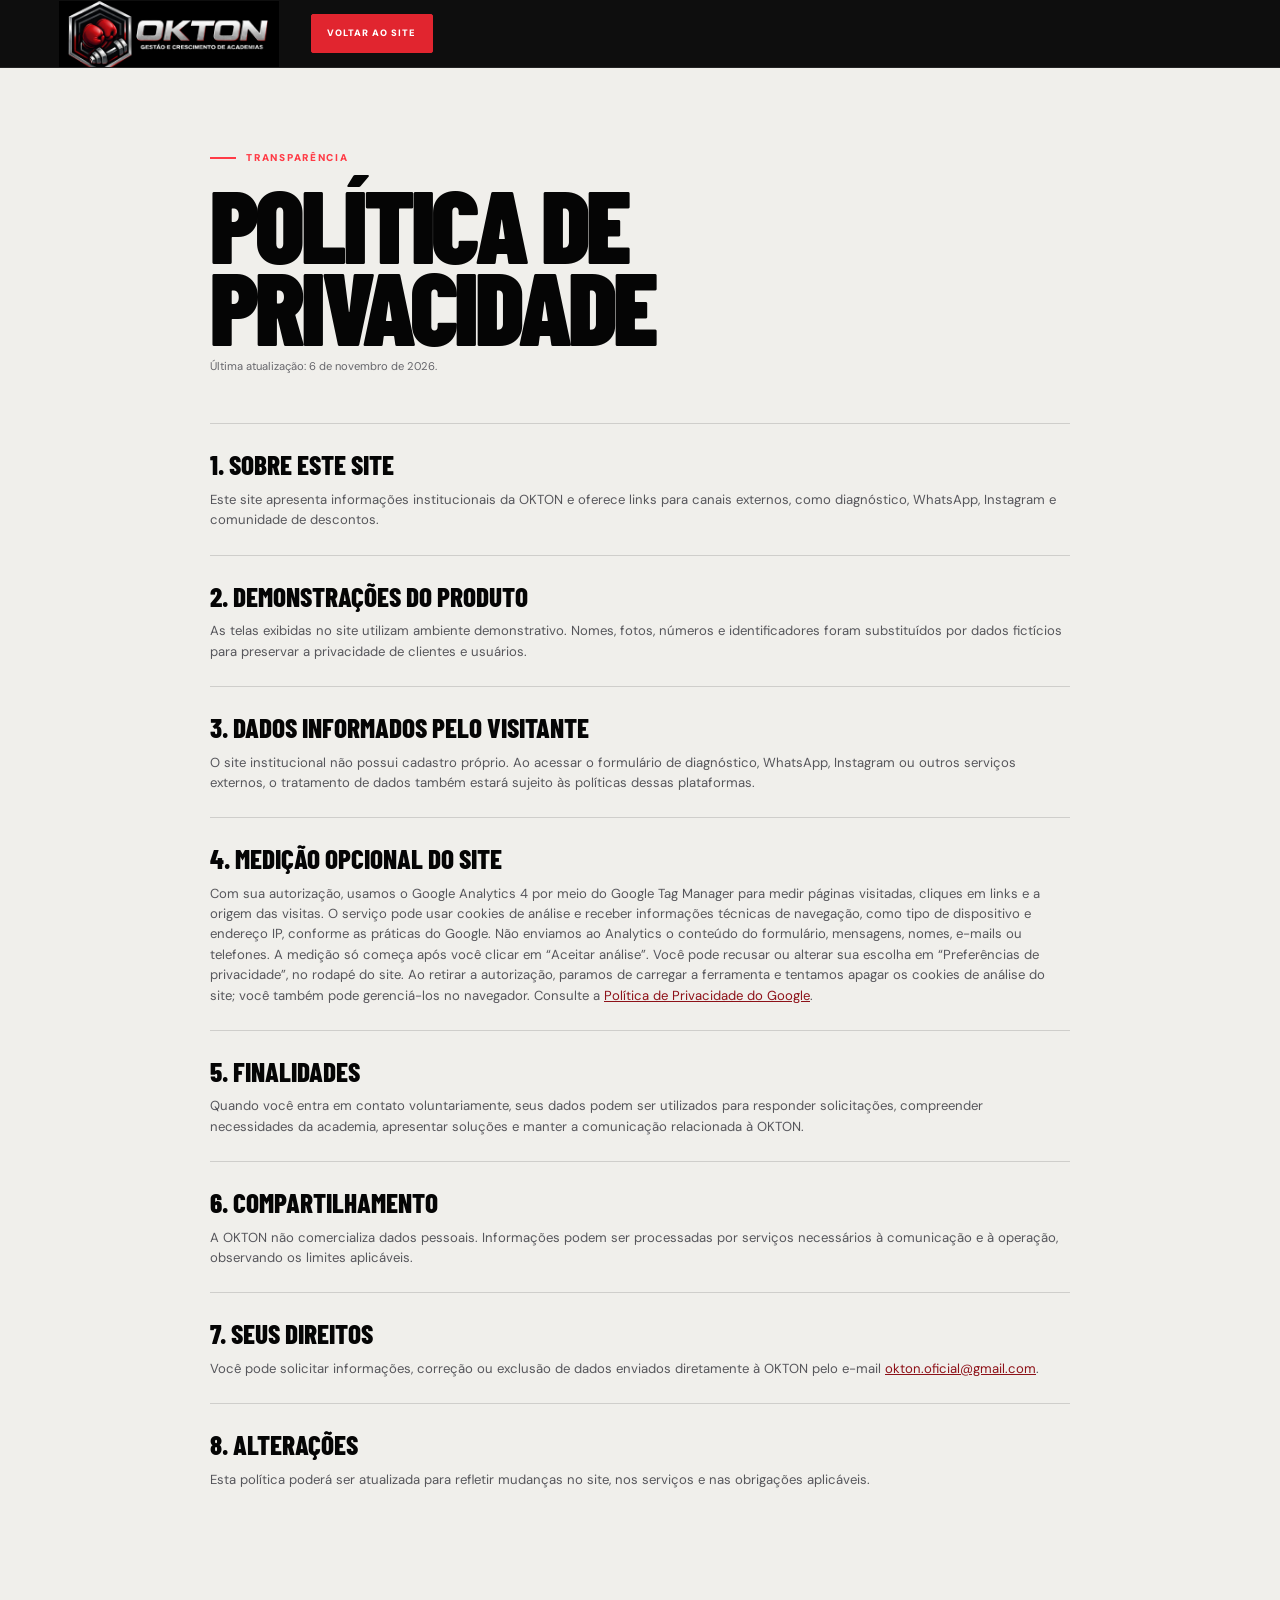
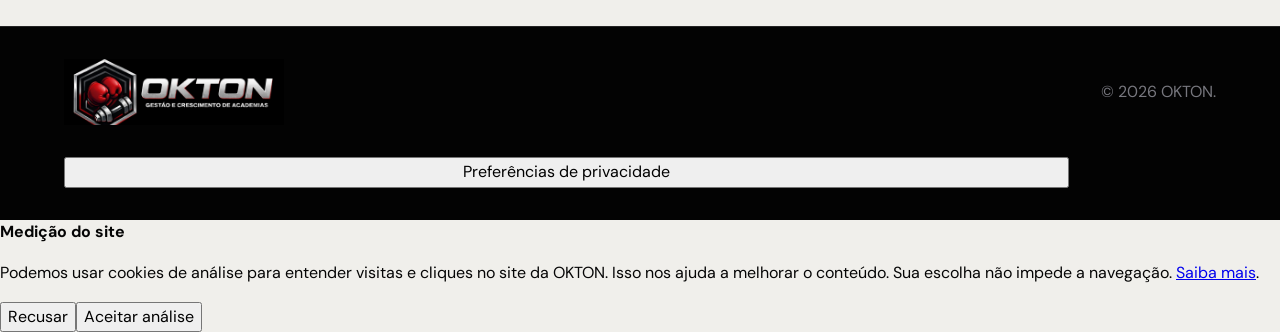
==== commit 4f833682: "Prepare OKTON site measurement with visitor choice" ====
--- a/privacy.html
+++ b/privacy.html
@@ -8,7 +8,7 @@
     <link rel="preconnect" href="https://fonts.googleapis.com" />
     <link rel="preconnect" href="https://fonts.gstatic.com" crossorigin />
     <link href="https://fonts.googleapis.com/css2?family=Barlow+Condensed:wght@700;800;900&family=DM+Sans:wght@400;500;600;700&display=swap" rel="stylesheet" />
-    <link rel="stylesheet" href="styles.css?v=20260715-3" />
+    <link rel="stylesheet" href="styles.css?v=20261106-1" />
   </head>
   <body class="legal-page">
     <header class="site-header is-scrolled">
@@ -18,15 +18,17 @@
     <main class="legal-content">
       <p class="eyebrow"><span></span> TRANSPARÊNCIA</p>
       <h1>Política de Privacidade</h1>
-      <p class="legal-update">Última atualização: 15 de julho de 2026.</p>
+      <p class="legal-update">Última atualização: 6 de novembro de 2026.</p>
       <section><h2>1. Sobre este site</h2><p>Este site apresenta informações institucionais da OKTON e oferece links para canais externos, como diagnóstico, WhatsApp, Instagram e comunidade de descontos.</p></section>
       <section><h2>2. Demonstrações do produto</h2><p>As telas exibidas no site utilizam ambiente demonstrativo. Nomes, fotos, números e identificadores foram substituídos por dados fictícios para preservar a privacidade de clientes e usuários.</p></section>
       <section><h2>3. Dados informados pelo visitante</h2><p>O site institucional não possui cadastro próprio. Ao acessar o formulário de diagnóstico, WhatsApp, Instagram ou outros serviços externos, o tratamento de dados também estará sujeito às políticas dessas plataformas.</p></section>
-      <section><h2>4. Finalidades</h2><p>Quando você entra em contato voluntariamente, seus dados podem ser utilizados para responder solicitações, compreender necessidades da academia, apresentar soluções e manter a comunicação relacionada à OKTON.</p></section>
-      <section><h2>5. Compartilhamento</h2><p>A OKTON não comercializa dados pessoais. Informações podem ser processadas por serviços necessários à comunicação e à operação, observando os limites aplicáveis.</p></section>
-      <section><h2>6. Seus direitos</h2><p>Você pode solicitar informações, correção ou exclusão de dados enviados diretamente à OKTON pelo e-mail <a href="mailto:okton.oficial@gmail.com">okton.oficial@gmail.com</a>.</p></section>
-      <section><h2>7. Alterações</h2><p>Esta política poderá ser atualizada para refletir mudanças no site, nos serviços e nas obrigações aplicáveis.</p></section>
+      <section><h2>4. Medição opcional do site</h2><p>Com sua autorização, usamos o Google Analytics 4 por meio do Google Tag Manager para medir páginas visitadas, cliques em links e a origem das visitas. O serviço pode usar cookies de análise e receber informações técnicas de navegação, como tipo de dispositivo e endereço IP, conforme as práticas do Google. Não enviamos ao Analytics o conteúdo do formulário, mensagens, nomes, e-mails ou telefones. A medição só começa após você clicar em “Aceitar análise”. Você pode recusar ou alterar sua escolha em “Preferências de privacidade”, no rodapé do site. Ao retirar a autorização, paramos de carregar a ferramenta e tentamos apagar os cookies de análise do site; você também pode gerenciá-los no navegador. Consulte a <a href="https://policies.google.com/privacy" target="_blank" rel="noopener noreferrer">Política de Privacidade do Google</a>.</p></section>
+      <section><h2>5. Finalidades</h2><p>Quando você entra em contato voluntariamente, seus dados podem ser utilizados para responder solicitações, compreender necessidades da academia, apresentar soluções e manter a comunicação relacionada à OKTON.</p></section>
+      <section><h2>6. Compartilhamento</h2><p>A OKTON não comercializa dados pessoais. Informações podem ser processadas por serviços necessários à comunicação e à operação, observando os limites aplicáveis.</p></section>
+      <section><h2>7. Seus direitos</h2><p>Você pode solicitar informações, correção ou exclusão de dados enviados diretamente à OKTON pelo e-mail <a href="mailto:okton.oficial@gmail.com">okton.oficial@gmail.com</a>.</p></section>
+      <section><h2>8. Alterações</h2><p>Esta política poderá ser atualizada para refletir mudanças no site, nos serviços e nas obrigações aplicáveis.</p></section>
     </main>
     <footer><a class="brand brand-official" href="index.html"><img src="assets/brand/logo-oficial-okton.webp" alt="OKTON" /></a><p>© 2026 OKTON.</p></footer>
+    <script src="analytics-consent.js?v=20261106-1"></script>
   </body>
 </html>
--- a/styles.css
+++ b/styles.css
@@ -19,8 +19,8 @@
 }
 
 * { box-sizing: border-box; }
-html { scroll-behavior: smooth; scroll-padding-top: 80px; }
-body { margin: 0; background: var(--black); color: var(--white); font-family: var(--body); line-height: 1.55; overflow-x: hidden; }
+html { max-width: 100%; scroll-behavior: smooth; scroll-padding-top: 80px; overflow-x: hidden; }
+body { width: 100%; max-width: 100%; margin: 0; background: var(--black); color: var(--white); font-family: var(--body); line-height: 1.55; overflow-x: hidden; }
 body.menu-open { overflow: hidden; }
 a, button { -webkit-tap-highlight-color: transparent; }
 button, input { font: inherit; }
@@ -187,7 +187,54 @@
 .about-copy h2 { font-size: clamp(3.4rem, 5.4vw, 5.9rem); }
 .about-copy > p:not(.eyebrow) { max-width: 640px; color: #9b9ba2; font-size: .82rem; }
 .about blockquote { max-width: 630px; margin: 1.8rem 0 0; padding: 1.25rem 0 1.25rem 1.2rem; border-left: 3px solid var(--red); color: #e0e0e4; font: 700 1.15rem/1.35 var(--display); }
-.founders { margin-top: 2.2rem; …659 tokens truncated…: 1rem; display: grid; grid-template-columns: 42px 1fr 24px; align-items: center; gap: .8rem; border: 1px solid rgba(255,255,255,.4); background: rgba(0,0,0,.18); color: var(--white); text-decoration: none; backdrop-filter: blur(8px); transition: transform .2s, background .2s; }
+.founders { margin-top: 2.2rem; display: flex; flex-wrap: wrap; gap: .8rem; }
+.founders article { min-width: 230px; padding: .75rem; display: flex; align-items: center; gap: .8rem; border: 1px solid var(--line); background: rgba(255,255,255,.025); }
+.founders article > span { width: 42px; height: 42px; display: grid; place-items: center; background: var(--red); color: var(--white); font: 900 .9rem var(--display); clip-path: polygon(25% 0,75% 0,100% 50%,75% 100%,25% 100%,0 50%); }
+.founders strong, .founders small { display: block; }
+.founders strong { font: 800 .95rem var(--display); text-transform: uppercase; }
+.founders small { color: var(--red-bright); font-size: .46rem; font-weight: 900; letter-spacing: .13em; }
+
+.client-section { display: grid; grid-template-columns: 1.3fr .7fr; gap: 5rem; align-items: center; background: var(--paper); color: var(--black); }
+.client-copy { max-width: 880px; }
+.client-copy h2 { font-size: clamp(3.4rem, 5.6vw, 6rem); }
+.client-copy > p:not(.eyebrow) { max-width: 640px; color: var(--dark-muted); font-size: .8rem; }
+.client-mark { min-height: 340px; padding: 2.3rem; display: flex; flex-direction: column; justify-content: center; align-items: center; border: 1px solid var(--dark-line); background: var(--white); box-shadow: 0 25px 60px rgba(0,0,0,.08); }
+.client-mark > span { color: var(--red); font-size: .52rem; font-weight: 900; letter-spacing: .15em; }
+.client-mark img { width: min(285px, 86%); margin: 1rem 0; filter: drop-shadow(0 18px 24px rgba(0,0,0,.16)); }
+.client-mark small { color: #8b8b90; font-size: .48rem; font-weight: 800; letter-spacing: .12em; }
+
+.testimonial {
+  display: grid;
+  grid-template-columns: 1fr .72fr;
+  align-items: center;
+  gap: clamp(3rem, 8vw, 9rem);
+  overflow: hidden;
+  border-top: 1px solid var(--line);
+  background: radial-gradient(circle at 80% 45%, rgba(225,37,47,.16), transparent 28%), #080809;
+}
+.testimonial-copy { max-width: 780px; }
+.testimonial h2 { margin: 0; font: 900 clamp(3.7rem, 6vw, 6.5rem)/.8 var(--display); letter-spacing: -.04em; text-transform: uppercase; }
+.testimonial h2 em { color: var(--red-bright); font-style: normal; }
+.testimonial-copy > p:not(.eyebrow) { max-width: 620px; color: #aaaab1; font-size: .86rem; }
+.testimonial-client { width: fit-content; margin-top: 2rem; padding: .7rem 1rem .7rem .75rem; display: flex; align-items: center; gap: .9rem; border: 1px solid var(--line); background: rgba(255,255,255,.03); }
+.testimonial-client img { width: 58px; height: 58px; object-fit: contain; }
+.testimonial-client strong, .testimonial-client span { display: block; }
+.testimonial-client strong { font: 900 1.15rem var(--display); letter-spacing: .04em; }
+.testimonial-client span { color: #8f8f96; font-size: .6rem; }
+.testimonial-media { width: min(430px, 100%); justify-self: center; }
+.testimonial-media video { width: 100%; aspect-ratio: 9 / 16; display: block; border: 1px solid rgba(255,255,255,.16); background: #000; object-fit: cover; box-shadow: 0 35px 80px rgba(0,0,0,.48); }
+.testimonial-media > div { padding: 1rem 0 0; display: flex; justify-content: space-between; gap: 1rem; align-items: baseline; }
+.testimonial-media span { color: var(--red-bright); font-size: .5rem; font-weight: 900; letter-spacing: .14em; }
+.testimonial-media strong { font: 800 1rem var(--display); text-transform: uppercase; }
+
+.presentation { background: var(--paper); padding-top: 0; color: var(--black); }
+.presentation-card { position: relative; overflow: hidden; min-height: 370px; padding: clamp(2rem, 5vw, 5rem); display: grid; grid-template-columns: 1fr auto; align-items: center; gap: 4rem; background: linear-gradient(135deg, var(--red), var(--red-dark)); color: var(--white); }
+.presentation-card::after { content: "OKTON"; position: absolute; right: -2rem; bottom: -2.1rem; color: rgba(255,255,255,.07); font: 900 clamp(7rem, 16vw, 15rem)/.7 var(--display); letter-spacing: -.06em; pointer-events: none; }
+.presentation-card > div { position: relative; z-index: 2; }
+.presentation-card .eyebrow { color: #ffd7da; }
+.presentation-card h2 { max-width: 750px; margin: 0; font: 900 clamp(3.1rem, 5vw, 5.4rem)/.82 var(--display); text-transform: uppercase; letter-spacing: -.04em; }
+.presentation-card p:not(.eyebrow) { max-width: 610px; font-size: .78rem; }
+.download-button { position: relative; z-index: 3; min-width: 330px; padding: 1rem; display: grid; grid-template-columns: 42px 1fr 24px; align-items: center; gap: .8rem; border: 1px solid rgba(255,255,255,.4); background: rgba(0,0,0,.18); color: var(--white); text-decoration: none; backdrop-filter: blur(8px); transition: transform .2s, background .2s; }
 .download-button:hover { transform: translateY(-3px); background: var(--black); }
 .download-button > span { width: 40px; height: 48px; display: grid; place-items: center; background: var(--white); color: var(--red); font: 900 .72rem var(--display); }
 .download-button strong, .download-button small { display: block; }
@@ -283,7 +330,8 @@
   .hero h1 { font-size: clamp(4rem, 16vw, 6rem); }
   .hero-system { margin: 1rem 0 2rem; }
   .scroll-cue { display: none; }
-  .impact-strip { overflow-x: auto; justify-content: flex-start; white-space: nowrap; }
+  .impact-strip { overflow-x: auto; justify-content: flex-start; white-space: nowrap; scrollbar-width: none; -ms-overflow-style: none; }
+  .impact-strip::-webkit-scrollbar { display: none; }
   .manifesto { grid-template-columns: 1fr; gap: 2rem; }
   .pain-grid { grid-template-columns: 1fr; }
   .pain-grid article, .pain-grid article:not(:first-child) { min-height: auto; padding: 1.5rem 0; border-right: 0; border-bottom: 1px solid var(--dark-line); }
@@ -419,6 +467,14 @@
   color: var(--dark-muted);
   font-size: .8rem;
 }
+.experience-switch { margin-top: 1.35rem; display: flex; align-items: center; gap: .65rem; color: #97979d; font: 900 .62rem var(--display); letter-spacing: .1em; text-transform: uppercase; }
+.experience-switch > span { transition: color .2s; }
+.experience-switch > span.is-active { color: var(--black); }
+.view-toggle { position: relative; width: 58px; height: 30px; padding: 3px; border: 2px solid #77777e; border-radius: 5px; background: transparent; cursor: pointer; transition: border-color .2s, background .2s; }
+.view-toggle i { display: block; width: 20px; height: 20px; border-radius: 2px; background: var(--black); transition: transform .25s ease, background .2s; }
+.view-toggle.is-student { border-color: var(--red); background: rgba(225,37,47,.08); }
+.view-toggle.is-student i { background: var(--red); transform: translateX(26px); }
+.view-toggle:focus-visible { outline: 3px solid rgba(225,37,47,.28); outline-offset: 3px; }
 .gallery-controls { display: flex; gap: .5rem; margin-top: 1.5rem; }
 .gallery-controls button {
   width: 48px;
@@ -443,6 +499,7 @@
   scrollbar-color: var(--red) rgba(0,0,0,.08);
   scrollbar-width: thin;
 }
+.system-gallery:not(.is-active) { display: none; }
 .system-gallery:focus-visible { outline: 2px solid var(--red); outline-offset: 8px; }
 .system-shot {
   flex: 0 0 clamp(290px, 27vw, 390px);
@@ -578,6 +635,7 @@
   .founder-card, .founder-card img { min-height: 340px; }
   .ambassadors { grid-template-columns: 1fr; }
   .ambassador-copy { max-width: 920px; }
+  .testimonial { grid-template-columns: 1fr .7fr; gap: 3rem; }
 }
 
 @media (max-width: 820px) {
@@ -592,6 +650,9 @@
   .founder-showcase { grid-template-columns: 1fr; }
   .founder-card, .founder-card img { min-height: 390px; }
   .ambassador-mark { top: 4rem; }
+  .testimonial { grid-template-columns: 1fr; }
+  .testimonial-copy { max-width: 760px; }
+  .testimonial-media { width: min(390px, 100%); }
 }
 
 @media (max-width: 520px) {
@@ -599,7 +660,8 @@
   .brand-official img { width: 156px; height: 156px; top: -52px; }
   .hero-signature { width: 125px; }
   .capability-band { width: calc(100% + var(--page)); }
-  .product-proof h2, .team-section h2, .ambassadors h2 { font-size: 3.45rem; }
+  .product-proof h2, .team-section h2, .ambassadors h2, .testimonial h2 { font-size: 3.45rem; }
+  .experience-switch { width: 100%; justify-content: space-between; gap: .45rem; font-size: .56rem; }
   .system-shot { flex-basis: min(292px, 84vw); }
   .phone-frame { height: 590px; border-width: 7px; border-radius: 22px; }
   .gallery-controls button { width: 44px; height: 44px; }
@@ -609,3 +671,312 @@
   .ambassador-copy > img { margin-bottom: 1.6rem; }
   .ambassador-path article { grid-template-columns: 42px 1fr; }
 }
+
+/* Hero 2K26 — núcleo de operação OKTON */
+.hero-system {
+  position: relative;
+  isolation: isolate;
+  min-height: 610px;
+  padding: .75rem;
+  overflow: hidden;
+  border: 1px solid rgba(255,255,255,.2);
+  background:
+    radial-gradient(circle at 50% 45%, rgba(225,37,47,.12), transparent 42%),
+    linear-gradient(155deg, rgba(22,22,25,.94), rgba(5,5,6,.96));
+  box-shadow: 0 45px 120px rgba(0,0,0,.68), 0 0 0 1px rgba(225,37,47,.08) inset;
+  backdrop-filter: blur(18px);
+}
+.hero-system::before {
+  content: "";
+  position: absolute;
+  inset: 8px;
+  z-index: 5;
+  border: 1px solid rgba(225,37,47,.24);
+  pointer-events: none;
+}
+.hero-system::after {
+  content: "";
+  position: absolute;
+  inset: -35% -60%;
+  z-index: 4;
+  background: linear-gradient(105deg, transparent 42%, rgba(255,255,255,.075) 49%, transparent 56%);
+  transform: translateX(-38%);
+  pointer-events: none;
+  animation: okton-glass-pass 7s ease-in-out infinite;
+}
+.hero-visual-topbar,
+.hero-visual-footer {
+  position: relative;
+  z-index: 7;
+  display: flex;
+  align-items: center;
+  justify-content: space-between;
+  gap: 1rem;
+  text-transform: uppercase;
+}
+.hero-visual-topbar { min-height: 58px; padding: .25rem .75rem .7rem; border-bottom: 1px solid var(--line); }
+.hero-visual-topbar img { width: 150px; opacity: .9; }
+.hero-visual-topbar span,
+.hero-visual-footer span { display: inline-flex; align-items: center; gap: .45rem; color: #86868e; font-size: .5rem; font-weight: 900; letter-spacing: .13em; }
+.hero-visual-topbar i,
+.hero-visual-footer i { width: 6px; height: 6px; border-radius: 50%; background: #43e281; box-shadow: 0 0 14px rgba(67,226,129,.9); animation: okton-live-pulse 1.8s ease-in-out infinite; }
+.hero-visual-footer { min-height: 48px; padding: .7rem .75rem .2rem; border-top: 1px solid var(--line); }
+.hero-visual-footer strong { color: var(--red-bright); font-size: .5rem; letter-spacing: .1em; }
+.hero-visual-footer b { margin-left: .35rem; font-size: .75rem; }
+
+.okton-core-stage {
+  --rx: 0deg;
+  --ry: 0deg;
+  --gx: 50%;
+  --gy: 50%;
+  position: relative;
+  z-index: 3;
+  min-height: 480px;
+  margin: .7rem .15rem;
+  overflow: hidden;
+  border: 1px solid rgba(255,255,255,.07);
+  background:
+    radial-gradient(circle at var(--gx) var(--gy), rgba(255,59,70,.16), transparent 28%),
+    radial-gradient(circle at 50% 48%, rgba(225,37,47,.11), transparent 38%),
+    linear-gradient(180deg, rgba(255,255,255,.02), transparent 34%);
+  transform: perspective(1100px) rotateX(var(--rx)) rotateY(var(--ry));
+  transform-style: preserve-3d;
+  transition: transform .22s ease-out;
+}
+.core-grid {
+  position: absolute;
+  inset: 36% -28% -58%;
+  opacity: .42;
+  background-image: linear-gradient(rgba(225,37,47,.18) 1px, transparent 1px), linear-gradient(90deg, rgba(225,37,47,.18) 1px, transparent 1px);
+  background-size: 38px 38px;
+  transform: perspective(420px) rotateX(63deg);
+  transform-origin: center top;
+  mask-image: linear-gradient(#000, transparent 78%);
+}
+.core-grid::before {
+  content: "";
+  position: absolute;
+  left: 50%; top: 0; bottom: 0;
+  width: 2px;
+  background: linear-gradient(var(--red-bright), transparent);
+  box-shadow: 0 0 18px rgba(255,59,70,.65);
+}
+.core-beam {
+  position: absolute;
+  left: 50%; top: 49%;
+  width: 1px; height: 72%;
+  background: linear-gradient(transparent, rgba(255,59,70,.65), transparent);
+  box-shadow: 0 0 22px rgba(255,59,70,.58);
+  transform: translate(-50%,-50%);
+}
+.core-beam::before {
+  content: "";
+  position: absolute;
+  left: 50%; top: 50%;
+  width: 440px; height: 1px;
+  background: linear-gradient(90deg, transparent, rgba(255,59,70,.42), transparent);
+  transform: translate(-50%,-50%);
+}
+.core-orbit {
+  position: absolute;
+  left: 50%; top: 49%;
+  border: 1px solid rgba(255,255,255,.12);
+  border-radius: 50%;
+  transform-style: preserve-3d;
+}
+.core-orbit::before,
+.core-orbit::after {
+  content: "";
+  position: absolute;
+  inset: -2px;
+  border-radius: inherit;
+  border-top: 2px solid rgba(255,59,70,.72);
+  border-right: 1px solid transparent;
+  filter: drop-shadow(0 0 7px rgba(255,59,70,.48));
+}
+.core-orbit::after { inset: 14%; border-top-color: rgba(255,255,255,.22); border-left: 1px solid transparent; }
+.core-orbit-one { width: 340px; height: 340px; margin: -170px; animation: okton-orbit-spin 18s linear infinite; }
+.core-orbit-two { width: 270px; height: 270px; margin: -135px; transform: rotate(38deg); animation: okton-orbit-spin-reverse 13s linear infinite; }
+.core-orbit-three { width: 410px; height: 180px; margin: -90px -205px; transform: rotate(-14deg); animation: okton-orbit-spin-flat 16s linear infinite; }
+.core-orbit i {
+  position: absolute;
+  width: 8px; height: 8px;
+  border: 1px solid rgba(255,255,255,.62);
+  border-radius: 50%;
+  background: var(--black);
+  box-shadow: 0 0 13px rgba(255,255,255,.48);
+}
+.core-orbit i:first-child { left: 8%; top: 22%; }
+.core-orbit i:nth-child(2) { right: 3%; bottom: 33%; background: var(--red-bright); border-color: var(--red-bright); box-shadow: 0 0 16px rgba(255,59,70,.9); }
+.core-orbit i:nth-child(3) { left: 38%; bottom: -4px; width: 5px; height: 5px; background: #43e281; border-color: #43e281; }
+.core-scan {
+  position: absolute;
+  left: 50%; top: 49%;
+  width: 390px; height: 390px;
+  margin: -195px;
+  border-radius: 50%;
+  overflow: hidden;
+  opacity: .34;
+  background: conic-gradient(from 0deg, transparent 0 78%, rgba(255,59,70,.4) 92%, transparent 100%);
+  animation: okton-scan 5.5s linear infinite;
+  mask-image: radial-gradient(circle, transparent 0 44%, #000 46% 100%);
+}
+.core-center {
+  position: absolute;
+  left: 50%; top: 49%;
+  width: 194px; height: 194px;
+  z-index: 4;
+  display: grid;
+  place-items: center;
+  border: 1px solid rgba(255,255,255,.18);
+  border-radius: 50%;
+  background: radial-gradient(circle, #1c1113 0%, #0c0c0e 54%, rgba(7,7,8,.75) 70%);
+  box-shadow: 0 0 0 12px rgba(225,37,47,.035), 0 0 0 28px rgba(225,37,47,.025), 0 0 60px rgba(225,37,47,.2);
+  transform: translate(-50%,-50%) translateZ(48px);
+  animation: okton-core-float 4.8s ease-in-out infinite;
+}
+.core-center::before {
+  content: "";
+  position: absolute;
+  inset: 13px;
+  border: 1px solid rgba(225,37,47,.38);
+  border-radius: 50%;
+  box-shadow: inset 0 0 28px rgba(225,37,47,.12);
+}
+.core-center-glow {
+  position: absolute;
+  inset: 35px;
+  border-radius: 50%;
+  background: var(--red);
+  filter: blur(24px);
+  opacity: .28;
+  animation: okton-core-breathe 2.8s ease-in-out infinite;
+}
+.core-brand {
+  position: relative;
+  z-index: 2;
+  width: 166px; height: 68px;
+  overflow: hidden;
+  filter: drop-shadow(0 5px 18px rgba(0,0,0,.6));
+}
+.core-brand img {
+  position: absolute;
+  left: 0; top: -49px;
+  width: 166px; height: 166px;
+  max-width: none;
+  object-fit: contain;
+}
+.core-center > span {
+  position: absolute;
+  left: 50%; bottom: 27px;
+  z-index: 3;
+  width: 210px;
+  color: rgba(255,255,255,.56);
+  font-size: .37rem;
+  font-weight: 900;
+  letter-spacing: .14em;
+  text-align: center;
+  transform: translateX(-50%);
+}
+.core-module {
+  position: absolute;
+  z-index: 6;
+  min-width: 138px;
+  padding: .65rem .72rem;
+  display: grid;
+  grid-template-columns: 22px 1fr;
+  align-items: center;
+  gap: .05rem .5rem;
+  border: 1px solid rgba(255,255,255,.12);
+  background: linear-gradient(120deg, rgba(25,25,28,.86), rgba(9,9,10,.68));
+  box-shadow: 0 16px 35px rgba(0,0,0,.32);
+  backdrop-filter: blur(8px);
+  transform: translateZ(70px);
+}
+.core-module::after {
+  content: "";
+  position: absolute;
+  left: -1px; top: 18%; bottom: 18%;
+  width: 2px;
+  background: var(--red-bright);
+  box-shadow: 0 0 10px rgba(255,59,70,.7);
+}
+.core-module b { grid-row: 1 / 3; color: var(--red-bright); font: 900 .85rem var(--display); }
+.core-module span { color: #f1f1f3; font: 800 .68rem var(--display); letter-spacing: .06em; text-transform: uppercase; }
+.core-module strong { color: #777780; font-size: .38rem; letter-spacing: .13em; }
+.module-ranking { left: 4%; top: 16%; animation: okton-module-float 4.5s ease-in-out infinite; }
+.module-financeiro { right: 3%; top: 31%; animation: okton-module-float 5.2s ease-in-out -1.1s infinite; }
+.module-alunos { left: 6%; bottom: 13%; animation: okton-module-float 4.8s ease-in-out -2.2s infinite; }
+.core-particle {
+  position: absolute;
+  z-index: 2;
+  width: 3px; height: 3px;
+  border-radius: 50%;
+  background: #fff;
+  box-shadow: 0 0 8px rgba(255,255,255,.8);
+}
+.particle-one { left: 21%; top: 48%; animation: okton-particle-one 4s ease-in-out infinite; }
+.particle-two { right: 18%; bottom: 20%; background: var(--red-bright); animation: okton-particle-two 5s ease-in-out -1.5s infinite; }
+.particle-three { right: 28%; top: 18%; background: #43e281; animation: okton-particle-three 4.6s ease-in-out -2s infinite; }
+
+@keyframes okton-glass-pass { 0%, 18% { transform: translateX(-42%); opacity: 0; } 42%, 58% { opacity: 1; } 82%, 100% { transform: translateX(42%); opacity: 0; } }
+@keyframes okton-live-pulse { 0%,100% { opacity: .45; transform: scale(.8); } 50% { opacity: 1; transform: scale(1.2); } }
+@keyframes okton-orbit-spin { to { transform: rotate(360deg); } }
+@keyframes okton-orbit-spin-reverse { from { transform: rotate(38deg); } to { transform: rotate(-322deg); } }
+@keyframes okton-orbit-spin-flat { from { transform: rotate(-14deg); } to { transform: rotate(346deg); } }
+@keyframes okton-scan { to { transform: rotate(360deg); } }
+@keyframes okton-core-float { 0%,100% { transform: translate(-50%,-50%) translateZ(48px) translateY(-2px); } 50% { transform: translate(-50%,-50%) translateZ(58px) translateY(6px); } }
+@keyframes okton-core-breathe { 0%,100% { opacity: .2; transform: scale(.82); } 50% { opacity: .48; transform: scale(1.15); } }
+@keyframes okton-module-float { 0%,100% { transform: translateZ(70px) translateY(-3px); } 50% { transform: translateZ(70px) translateY(5px); } }
+@keyframes okton-particle-one { 0%,100% { opacity: 0; transform: translate(0,0); } 30%,70% { opacity: 1; } 50% { transform: translate(95px,-72px); } }
+@keyframes okton-particle-two { 0%,100% { opacity: 0; transform: translate(0,0); } 25%,72% { opacity: 1; } 55% { transform: translate(-105px,-96px); } }
+@keyframes okton-particle-three { 0%,100% { opacity: 0; transform: translate(0,0); } 30%,70% { opacity: 1; } 50% { transform: translate(-55px,82px); } }
+
+@media (max-width: 1120px) {
+  .hero-system { min-height: 570px; }
+  .okton-core-stage { min-height: 445px; }
+}
+@media (max-width: 820px) {
+  .hero { width: 100%; min-width: 0; grid-template-columns: minmax(0, 1fr); }
+  .hero-content,
+  .hero-system { width: 100%; min-width: 0; max-width: 100%; }
+  .hero-system { min-height: 560px; margin-inline: 0; justify-self: stretch; }
+  .okton-core-stage { min-height: 440px; }
+}
+@media (max-width: 520px) {
+  .hero-system { min-height: 490px; padding: .55rem; backdrop-filter: none; box-shadow: 0 28px 72px rgba(0,0,0,.58), 0 0 0 1px rgba(225,37,47,.08) inset; }
+  .hero-system::after { animation-duration: 9s; }
+  .hero-visual-topbar { min-height: 48px; padding-inline: .5rem; }
+  .hero-visual-topbar img { width: 118px; }
+  .hero-visual-topbar span { font-size: .4rem; }
+  .okton-core-stage { min-height: 380px; margin: .5rem .1rem; }
+  .core-orbit-one { width: 270px; height: 270px; margin: -135px; }
+  .core-orbit-two { width: 220px; height: 220px; margin: -110px; }
+  .core-orbit-three { width: 330px; height: 150px; margin: -75px -165px; }
+  .core-scan { width: 300px; height: 300px; margin: -150px; }
+  .core-center { width: 158px; height: 158px; }
+  .core-brand { width: 140px; height: 58px; }
+  .core-brand img { width: 140px; height: 140px; top: -41px; }
+  .core-center > span { bottom: 20px; font-size: .31rem; }
+  .core-module { min-width: 105px; padding: .5rem; grid-template-columns: 18px 1fr; backdrop-filter: none; }
+  .core-module span { font-size: .55rem; }
+  .core-module strong { font-size: .31rem; }
+  .module-ranking { left: 1%; top: 10%; }
+  .module-financeiro { right: 1%; top: 28%; }
+  .module-alunos { left: 2%; bottom: 8%; }
+  .core-orbit-three { opacity: .65; }
+  .core-particle { display: none; }
+  .hero-visual-footer strong { font-size: .43rem; }
+}
+@media (prefers-reduced-motion: reduce) {
+  .hero-system::after,
+  .hero-visual-topbar i,
+  .hero-visual-footer i,
+  .core-orbit,
+  .core-scan,
+  .core-center,
+  .core-center-glow,
+  .core-module,
+  .core-particle { animation: none !important; }
+  .okton-core-stage { transform: none !important; transition: none !important; }
+}
